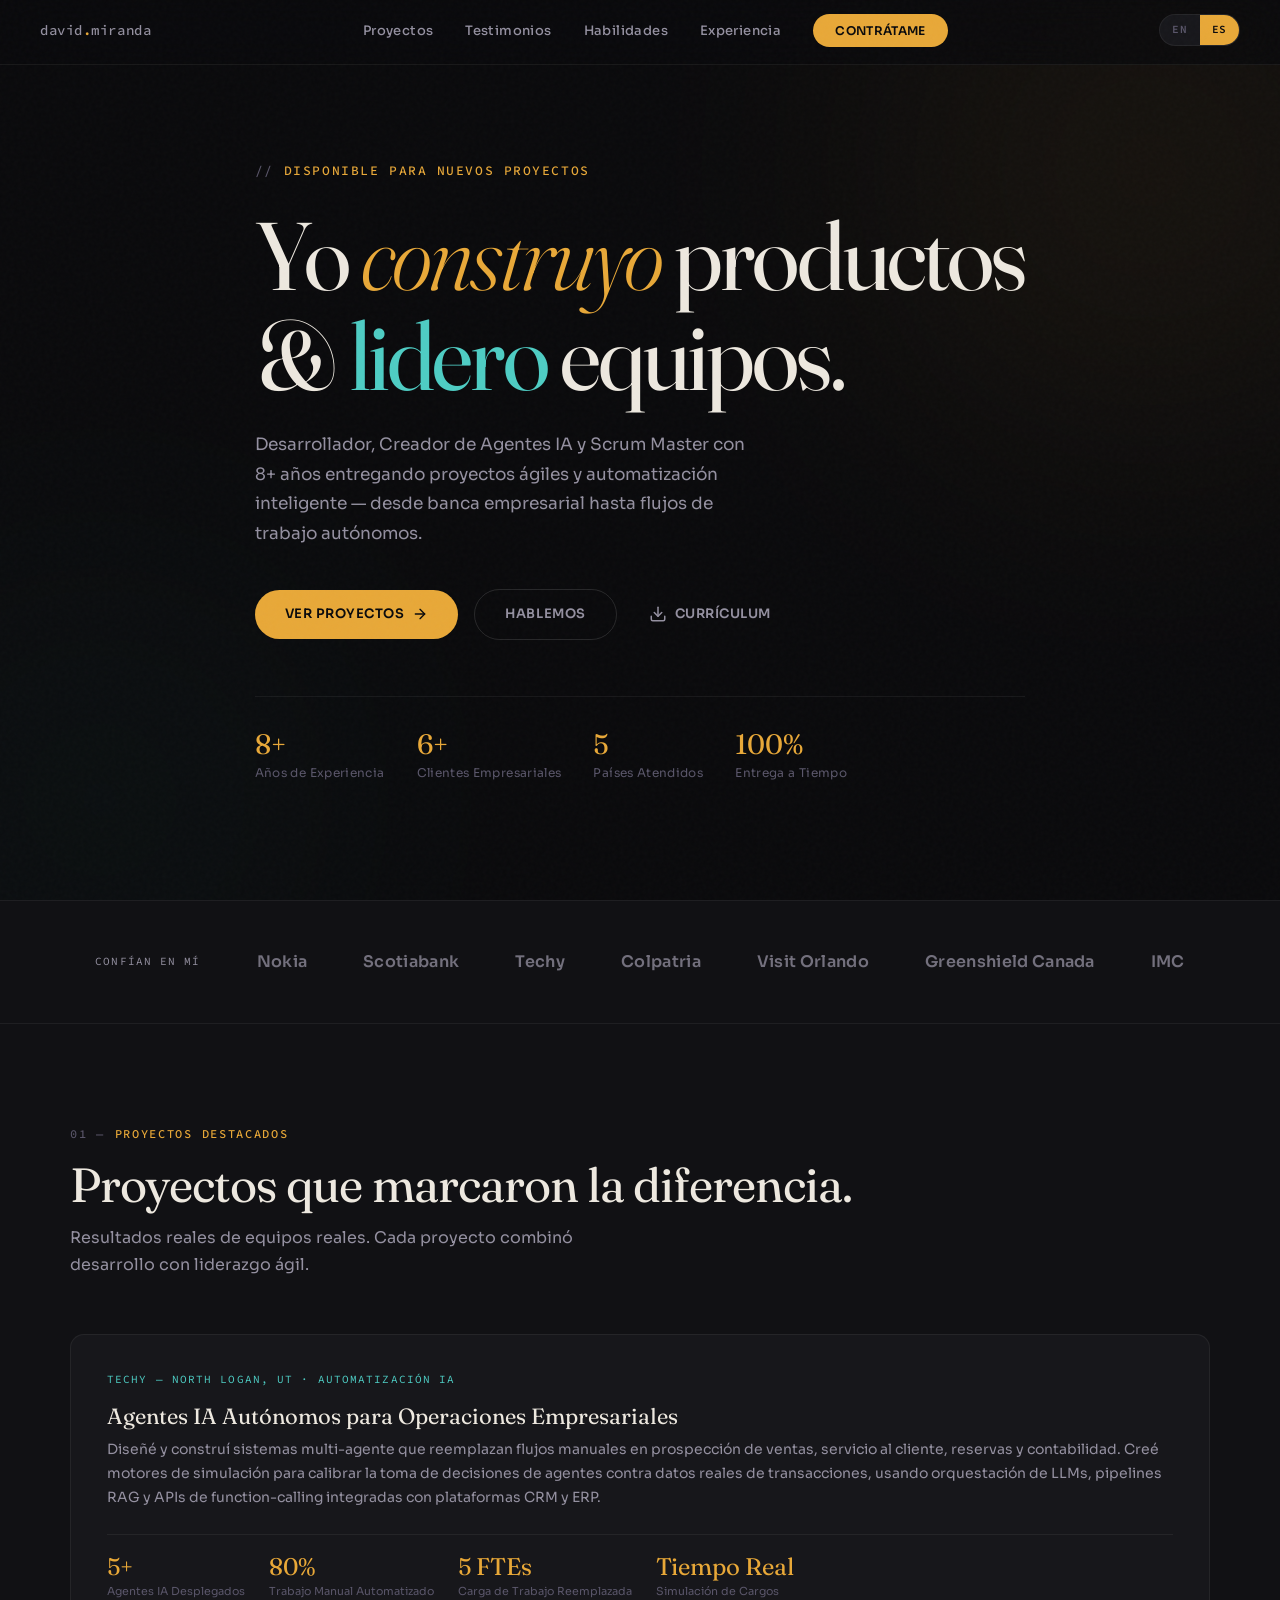
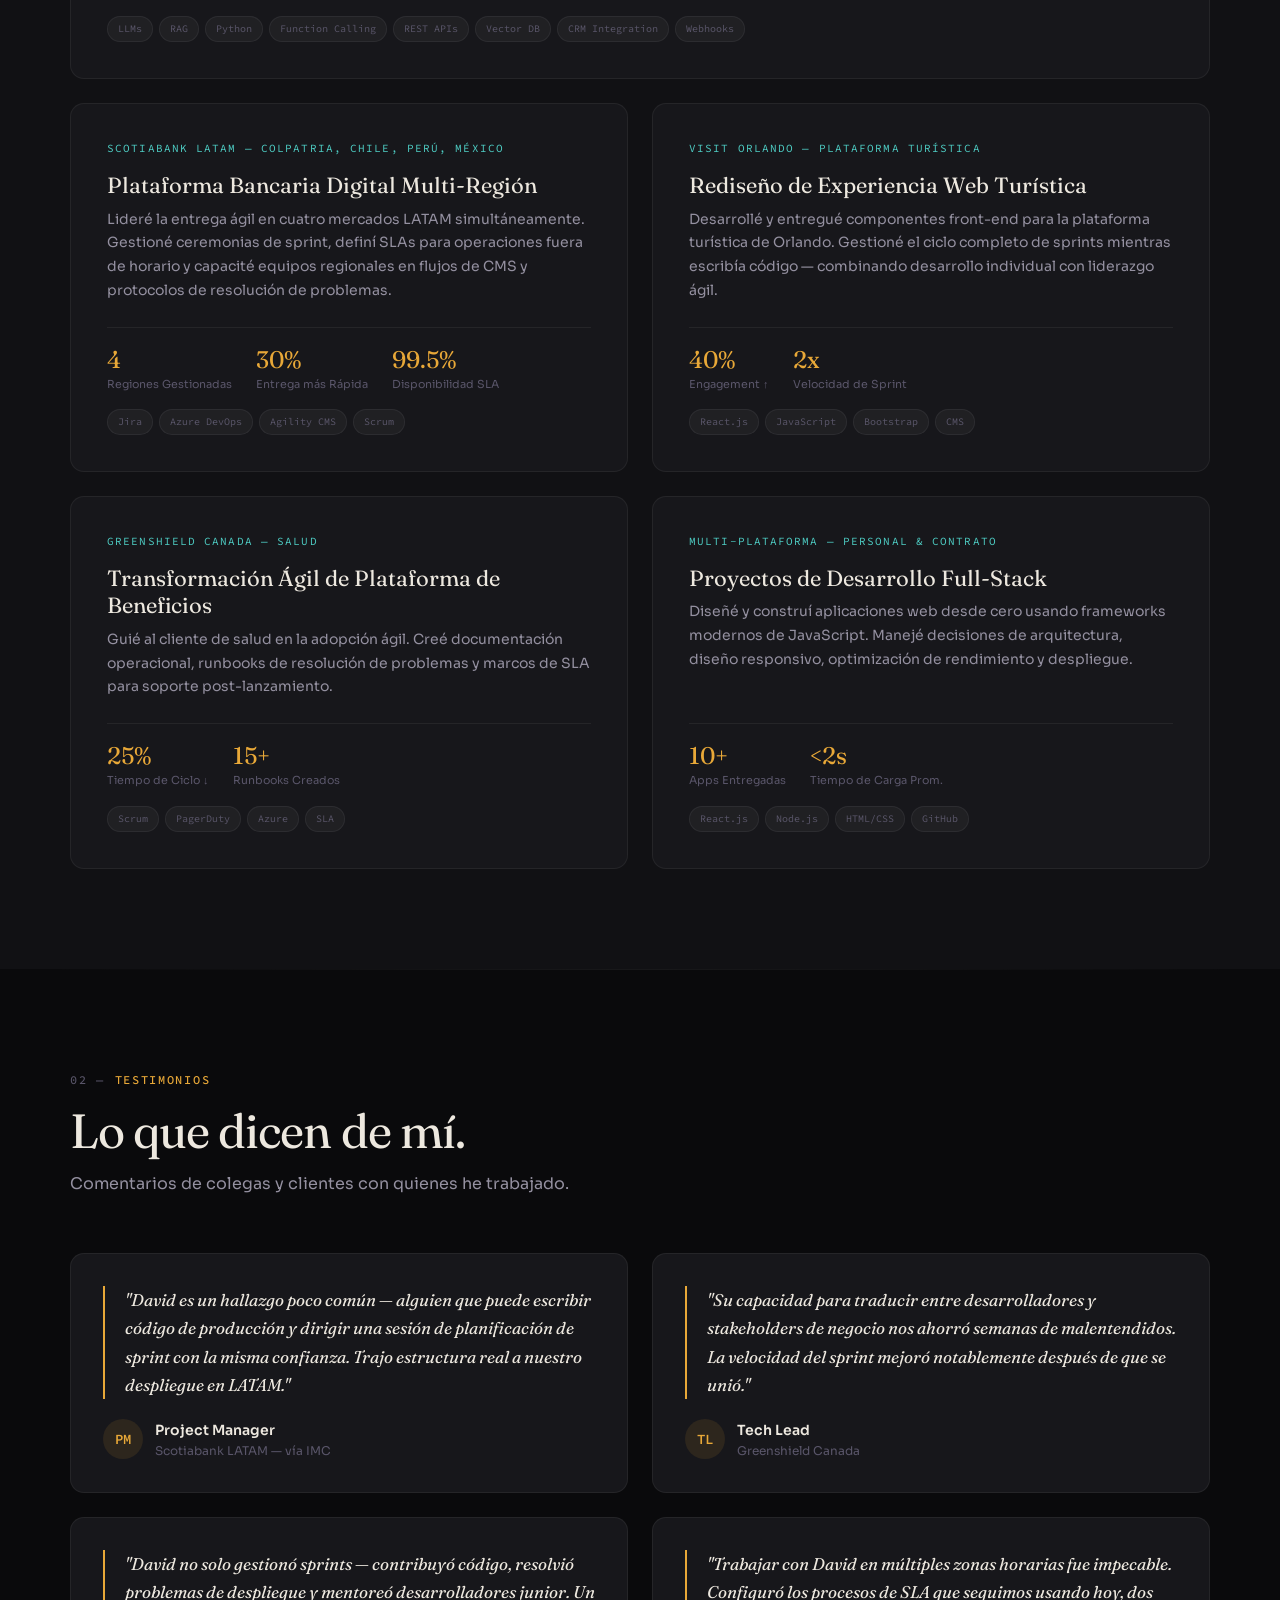
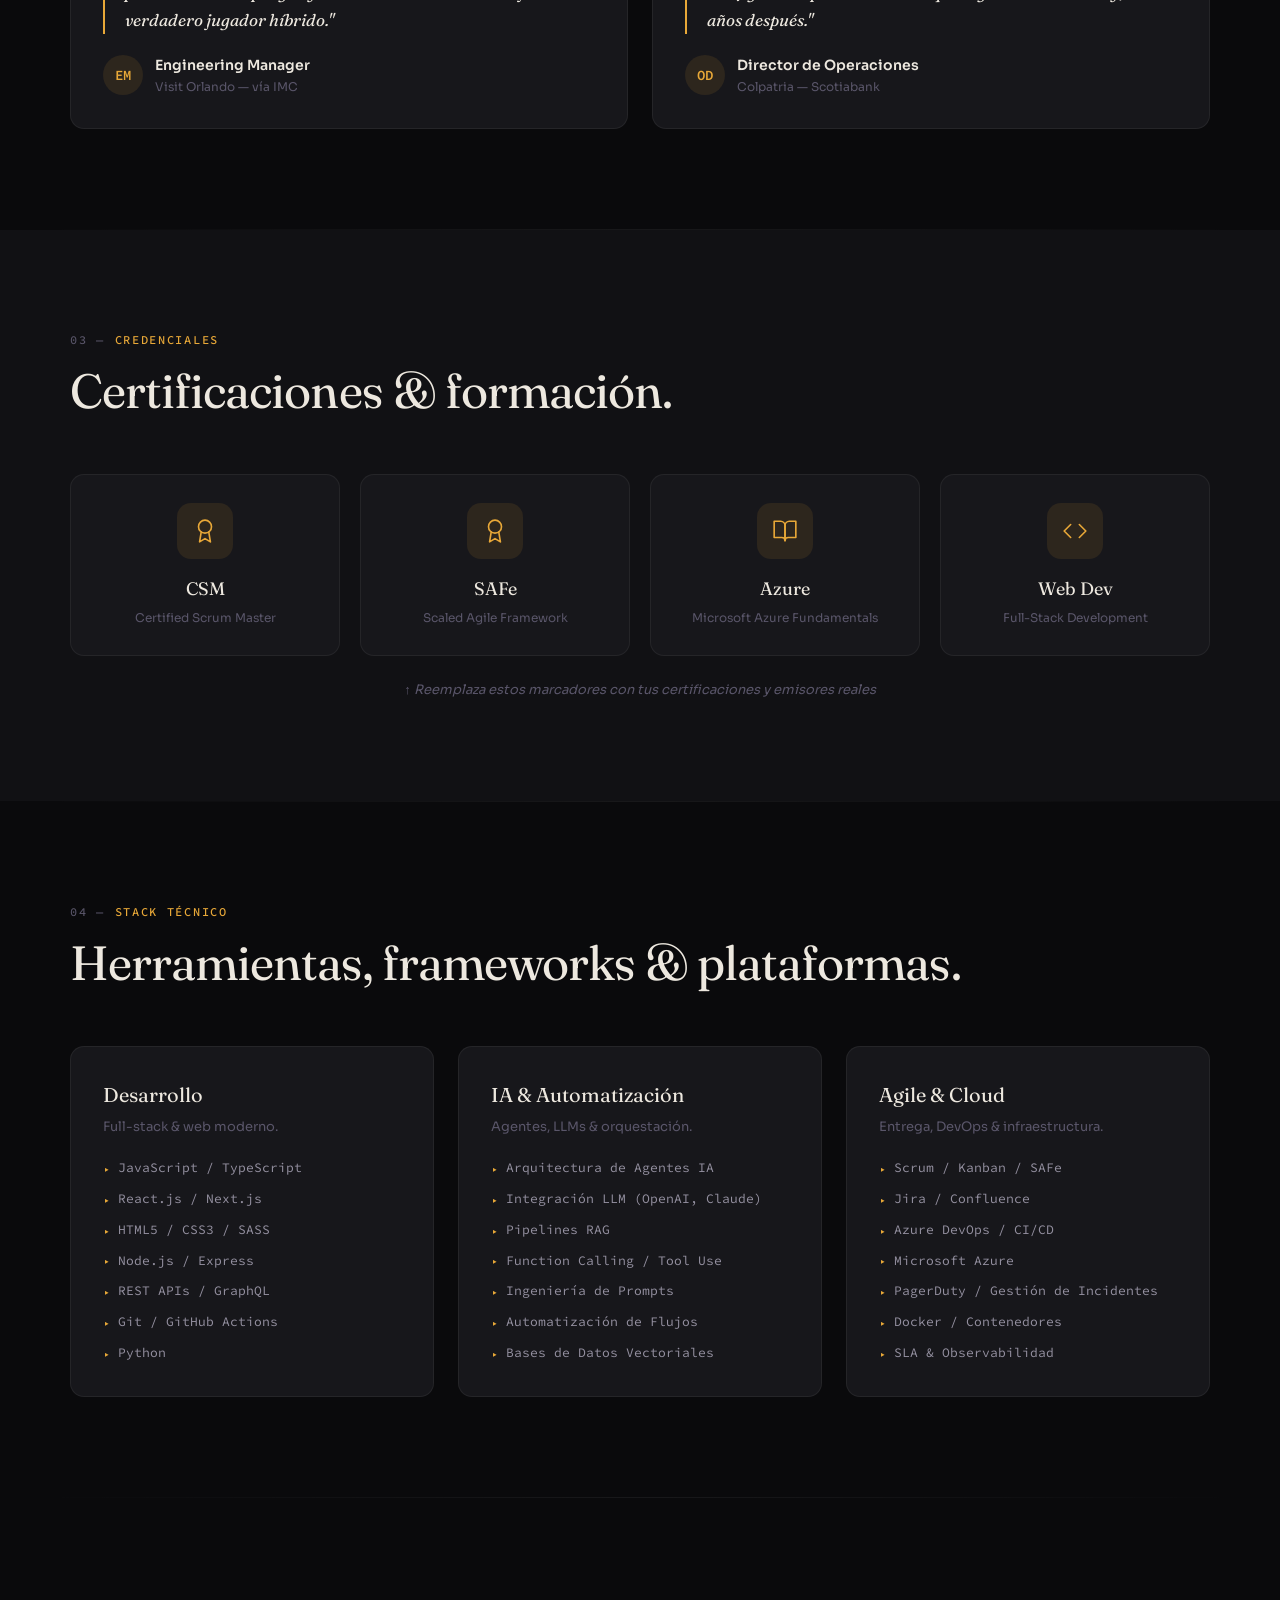
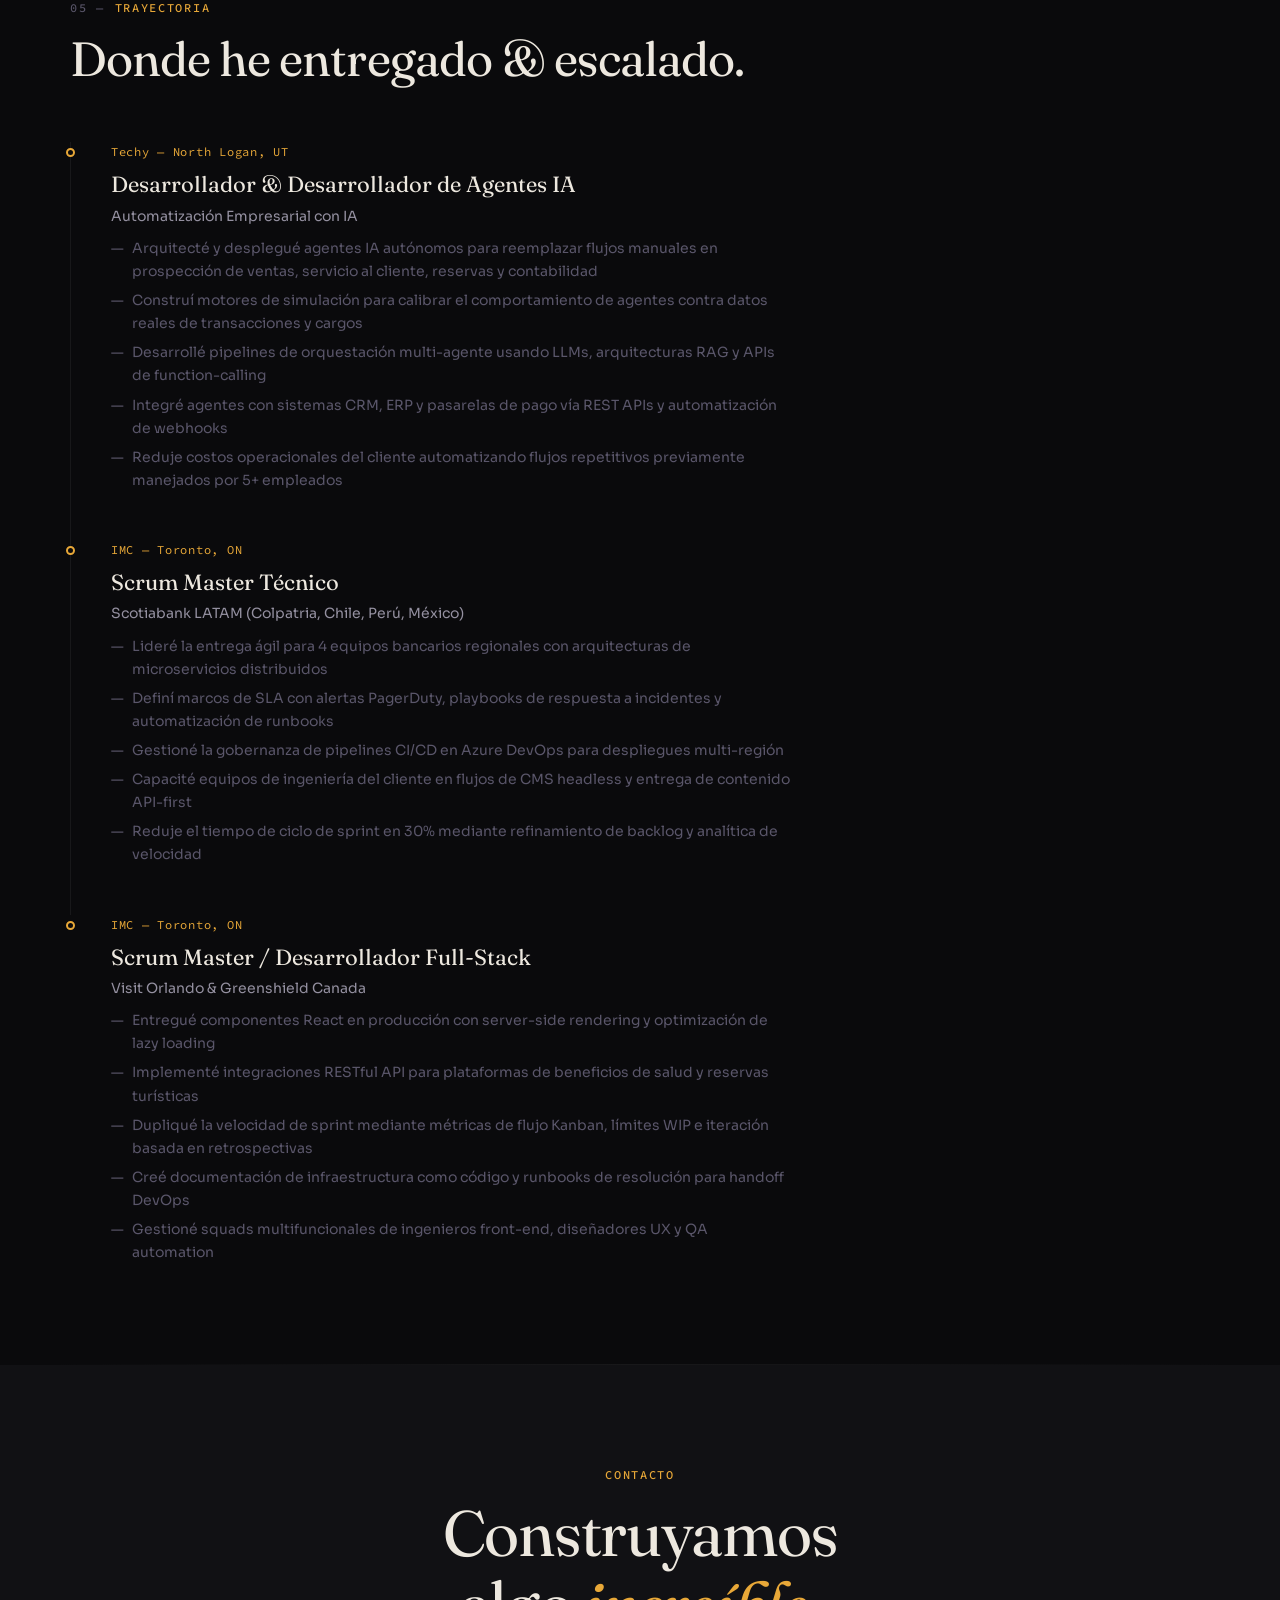
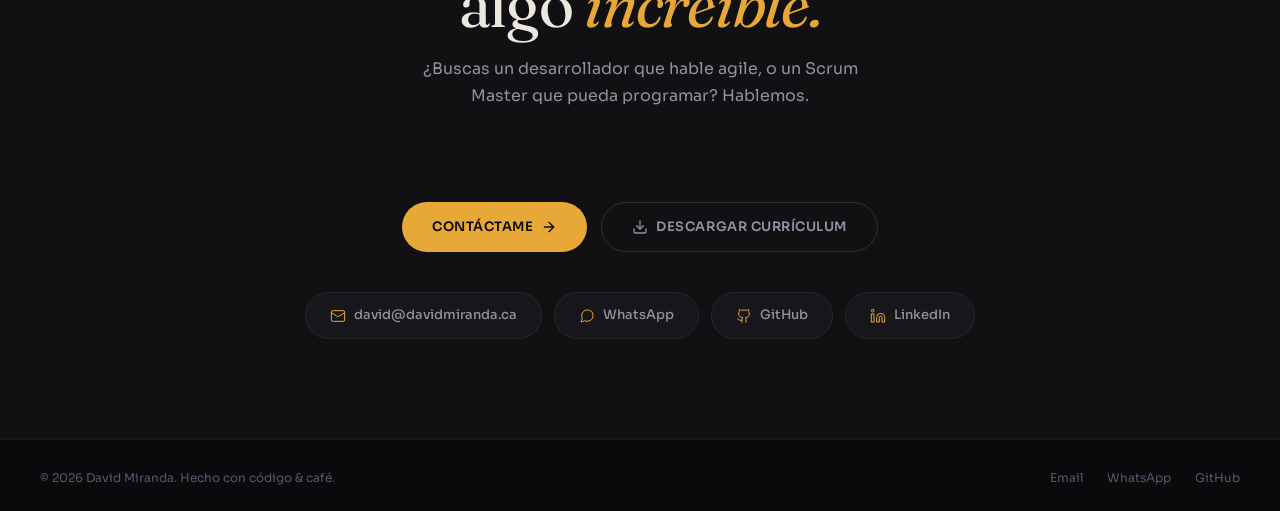
==== es.html @ e2f79159 "Redesign 2026 New updated design" ====
<!DOCTYPE html>
<html lang="es">
<head>
    <meta charset="UTF-8">
    <meta name="viewport" content="width=device-width, initial-scale=1.0">
    <title>David Miranda — Desarrollador, Creador de Agentes IA & Scrum Master</title>
    <meta name="description" content="David Miranda es Desarrollador, Creador de Agentes IA y Scrum Master. Entrega proyectos ágiles y automatización inteligente para clientes empresariales. Basado en Canadá.">
    <meta name="keywords" content="Scrum Master, Desarrollador, Agente IA, LLM, Agile, React, JavaScript, Python, Toronto, Canadá">
    <meta property="og:title" content="David Miranda — Desarrollador, Creador de Agentes IA & Scrum Master">
    <meta property="og:description" content="Construyo productos y lidero equipos. Desarrollador y Scrum Master basado en Canadá.">
    <meta property="og:type" content="website">
    <meta property="og:url" content="https://davidmiranda.ca">
    <link rel="canonical" href="https://davidmiranda.ca">
    <link rel="preconnect" href="https://fonts.googleapis.com">
    <link rel="preconnect" href="https://fonts.gstatic.com" crossorigin>
    <link href="https://fonts.googleapis.com/css2?family=Fraunces:ital,opsz,wght@0,9..144,300..900;1,9..144,300..900&family=Sora:wght@300;400;500;600;700&family=Source+Code+Pro:wght@400;500;600&display=swap" rel="stylesheet">
    <style>
        :root {
            --bg: #0A0A0C;
            --bg-surface: #111114;
            --bg-card: #17171B;
            --bg-card-hover: #1E1E24;
            --border: rgba(255,255,255,0.06);
            --border-hover: rgba(255,255,255,0.12);
            --text: #EDE8DF;
            --text-secondary: #9490A0;
            --text-muted: #5A566A;
            --accent: #E8A838;
            --accent-dim: rgba(232, 168, 56, 0.10);
            --accent-glow: rgba(232, 168, 56, 0.25);
            --teal: #4ECDC4;
            --teal-dim: rgba(78, 205, 196, 0.10);
            --font-display: 'Fraunces', Georgia, serif;
            --font-body: 'Sora', sans-serif;
            --font-mono: 'Source Code Pro', monospace;
            --ease: cubic-bezier(0.22, 1, 0.36, 1);
            --radius: 14px;
        }

        *, *::before, *::after { box-sizing: border-box; margin: 0; padding: 0; }

        html {
            scroll-behavior: smooth;
            scroll-padding-top: 90px;
            -webkit-text-size-adjust: 100%;
            -webkit-tap-highlight-color: transparent;
        }

        body {
            font-family: var(--font-body);
            background: var(--bg);
            color: var(--text);
            line-height: 1.6;
            overflow-x: hidden;
            -webkit-font-smoothing: antialiased;
        }

        body::after {
            content: '';
            position: fixed;
            inset: 0;
            z-index: 9999;
            pointer-events: none;
            opacity: 0.025;
            background-image: url("data:image/svg+xml,%3Csvg viewBox='0 0 256 256' xmlns='http://www.w3.org/2000/svg'%3E%3Cfilter id='n'%3E%3CfeTurbulence type='fractalNoise' baseFrequency='0.9' numOctaves='4' stitchTiles='stitch'/%3E%3C/filter%3E%3Crect width='100%25' height='100%25' filter='url(%23n)'/%3E%3C/svg%3E");
        }

        ::selection { background: var(--accent); color: var(--bg); }
        ::-webkit-scrollbar { width: 5px; }
        ::-webkit-scrollbar-track { background: transparent; }
        ::-webkit-scrollbar-thumb { background: var(--text-muted); border-radius: 3px; }

        .wrapper { max-width: 1140px; margin: 0 auto; }

        /* NAV */
        nav {
            position: fixed; top: 0; left: 0; right: 0; z-index: 100;
            padding: 18px 40px;
            display: flex; align-items: center; justify-content: space-between;
            backdrop-filter: blur(24px) saturate(1.3);
            -webkit-backdrop-filter: blur(24px) saturate(1.3);
            background: rgba(10, 10, 12, 0.75);
            border-bottom: 1px solid var(--border);
        }
        .nav-brand {
            font-family: var(--font-mono); font-size: 14px; font-weight: 500;
            letter-spacing: 0.04em; color: var(--text-secondary); text-decoration: none;
            transition: color 0.3s;
        }
        .nav-brand:hover { color: var(--accent); }
        .nav-brand b { color: var(--accent); font-weight: 600; }
        .nav-links { display: flex; align-items: center; gap: 32px; list-style: none; }
        .nav-links a {
            font-size: 13px; font-weight: 500; letter-spacing: 0.03em;
            color: var(--text-secondary); text-decoration: none; transition: color 0.3s;
        }
        .nav-links a:hover { color: var(--text); }
        .nav-cta-link {
            padding: 9px 22px !important; background: var(--accent); color: var(--bg) !important;
            border-radius: 100px; font-weight: 600 !important; font-size: 12px !important;
            letter-spacing: 0.05em; text-transform: uppercase; transition: all 0.3s var(--ease) !important;
        }
        .nav-cta-link:hover { transform: scale(1.04); box-shadow: 0 0 24px var(--accent-glow); }
        .hamburger {
            display: none; background: none; border: none; cursor: pointer;
            padding: 10px; min-width: 44px; min-height: 44px;
            flex-direction: column; justify-content: center; align-items: center; gap: 5px;
        }
        .hamburger span {
            display: block; width: 22px; height: 2px; background: var(--text);
            border-radius: 2px; transition: all 0.3s var(--ease);
        }

        .nav-right {
            display: flex;
            align-items: center;
            gap: 16px;
        }

        .lang-toggle {
            display: flex;
            align-items: center;
            background: var(--bg-card);
            border: 1px solid var(--border);
            border-radius: 100px;
            overflow: hidden;
        }
        .lang-btn {
            font-family: var(--font-mono);
            font-size: 11px;
            font-weight: 600;
            letter-spacing: 0.06em;
            padding: 6px 12px;
            color: var(--text-muted);
            text-decoration: none;
            transition: all 0.3s var(--ease);
        }
        .lang-btn:hover { color: var(--text-secondary); }
        .lang-btn.active {
            background: var(--accent);
            color: var(--bg);
        }

        /* HERO */
        .hero {
            min-height: 100vh; display: flex; align-items: center;
            padding: 120px 40px 80px; position: relative; overflow: hidden;
        }
        .hero-glow { position: absolute; border-radius: 50%; filter: blur(140px); pointer-events: none; }
        .hero-glow--amber { width: 500px; height: 500px; top: -80px; right: -120px; background: var(--accent); opacity: 0.08; }
        .hero-glow--teal { width: 400px; height: 400px; bottom: -100px; left: -100px; background: var(--teal); opacity: 0.05; }
        .hero .wrapper { position: relative; z-index: 1; }
        .hero-eyebrow {
            font-family: var(--font-mono); font-size: 13px; font-weight: 500;
            letter-spacing: 0.12em; text-transform: uppercase; color: var(--accent);
            margin-bottom: 24px; display: inline-flex; align-items: center; gap: 10px;
            opacity: 0; animation: fadeUp 0.7s var(--ease) 0.15s forwards;
        }
        .hero-eyebrow::before { content: '//'; color: var(--text-muted); }
        .hero h1 {
            font-family: var(--font-display); font-size: clamp(3rem, 7.5vw, 6.5rem);
            font-weight: 400; line-height: 1.04; letter-spacing: -0.03em; max-width: 800px;
            opacity: 0; animation: fadeUp 0.7s var(--ease) 0.3s forwards;
        }
        .hero h1 em { font-style: italic; color: var(--accent); font-weight: 300; }
        .hero h1 .teal { color: var(--teal); }
        .hero-desc {
            font-size: 17px; color: var(--text-secondary); max-width: 500px;
            margin-top: 24px; line-height: 1.75;
            opacity: 0; animation: fadeUp 0.7s var(--ease) 0.45s forwards;
        }
        .hero-ctas {
            display: flex; align-items: center; gap: 16px; margin-top: 40px;
            opacity: 0; animation: fadeUp 0.7s var(--ease) 0.6s forwards;
        }

        /* BUTTONS */
        .btn {
            display: inline-flex; align-items: center; gap: 8px;
            padding: 14px 30px; font-family: var(--font-body); font-size: 13px;
            font-weight: 600; letter-spacing: 0.04em; text-transform: uppercase;
            border-radius: 100px; text-decoration: none; cursor: pointer;
            border: none; transition: all 0.3s var(--ease);
        }
        .btn svg { width: 16px; height: 16px; transition: transform 0.3s; }
        .btn--primary { background: var(--accent); color: var(--bg); }
        .btn--primary:hover { transform: translateY(-2px); box-shadow: 0 8px 32px var(--accent-glow); }
        .btn--primary:hover svg { transform: translateX(3px); }
        .btn--outline { background: transparent; color: var(--text-secondary); border: 1px solid var(--border-hover); }
        .btn--outline:hover { border-color: var(--teal); color: var(--teal); background: var(--teal-dim); }
        .btn--ghost { background: transparent; color: var(--text-secondary); padding: 14px 16px; }
        .btn--ghost:hover { color: var(--accent); }
        .btn--ghost svg { width: 18px; height: 18px; }

        .hero-proof {
            display: flex; align-items: center; gap: 32px; margin-top: 56px;
            padding-top: 32px; border-top: 1px solid var(--border);
            opacity: 0; animation: fadeUp 0.7s var(--ease) 0.75s forwards;
        }
        .hero-proof-item { display: flex; flex-direction: column; }
        .hero-proof-item strong { font-family: var(--font-display); font-size: 28px; color: var(--accent); font-weight: 400; line-height: 1.1; }
        .hero-proof-item span { font-size: 12px; color: var(--text-muted); margin-top: 4px; letter-spacing: 0.03em; }

        /* SECTIONS */
        section { padding: 100px 40px; position: relative; }
        .section-header { margin-bottom: 56px; }
        .section-label {
            font-family: var(--font-mono); font-size: 12px; font-weight: 500;
            letter-spacing: 0.14em; text-transform: uppercase; color: var(--accent);
            margin-bottom: 14px; display: flex; align-items: center; gap: 10px;
        }
        .section-label::before { content: attr(data-num); color: var(--text-muted); }
        .section-title { font-family: var(--font-display); font-size: clamp(1.9rem, 4vw, 3rem); font-weight: 400; line-height: 1.15; letter-spacing: -0.02em; }
        .section-desc { font-size: 16px; color: var(--text-secondary); max-width: 520px; margin-top: 12px; line-height: 1.7; }
        .divider { height: 1px; background: linear-gradient(to right, transparent, var(--border), transparent); margin: 0 40px; }

        /* CASE STUDIES */
        .cases { background: var(--bg-surface); }
        .cases-grid { display: grid; grid-template-columns: repeat(2, 1fr); gap: 24px; }
        .case-card {
            background: var(--bg-card); border: 1px solid var(--border); border-radius: var(--radius);
            padding: 36px; transition: all 0.4s var(--ease); position: relative; overflow: hidden;
            display: flex; flex-direction: column;
        }
        .case-card::before {
            content: ''; position: absolute; top: 0; left: 0; right: 0; height: 3px;
            background: linear-gradient(to right, var(--accent), var(--teal)); opacity: 0; transition: opacity 0.4s;
        }
        .case-card:hover { border-color: var(--border-hover); transform: translateY(-6px); box-shadow: 0 16px 48px rgba(0,0,0,0.3); }
        .case-card:hover::before { opacity: 1; }
        .case-eyebrow { font-family: var(--font-mono); font-size: 11px; letter-spacing: 0.1em; text-transform: uppercase; color: var(--teal); margin-bottom: 14px; }
        .case-title { font-family: var(--font-display); font-size: 22px; font-weight: 400; margin-bottom: 8px; line-height: 1.25; }
        .case-desc { font-size: 14px; color: var(--text-secondary); line-height: 1.7; flex: 1; }
        .case-metrics { display: flex; gap: 24px; margin-top: 24px; padding-top: 20px; border-top: 1px solid var(--border); }
        .case-metric { display: flex; flex-direction: column; }
        .case-metric strong { font-family: var(--font-display); font-size: 24px; color: var(--accent); font-weight: 400; line-height: 1; }
        .case-metric span { font-size: 11px; color: var(--text-muted); margin-top: 4px; }
        .case-tags { display: flex; flex-wrap: wrap; gap: 6px; margin-top: 16px; }
        .case-tag { font-family: var(--font-mono); font-size: 10px; padding: 4px 10px; background: rgba(255,255,255,0.04); border: 1px solid var(--border); border-radius: 100px; color: var(--text-muted); }

        /* LOGOS */
        .logos-bar { padding: 48px 40px; background: var(--bg-surface); border-top: 1px solid var(--border); border-bottom: 1px solid var(--border); }
        .logos-bar .wrapper { display: flex; align-items: center; gap: 56px; justify-content: center; flex-wrap: wrap; }
        .logos-bar p { font-family: var(--font-mono); font-size: 11px; letter-spacing: 0.1em; text-transform: uppercase; color: var(--text-secondary); white-space: nowrap; }
        .logo-item { font-family: var(--font-body); font-size: 16px; font-weight: 600; color: var(--text-secondary); opacity: 0.75; letter-spacing: 0.02em; transition: all 0.3s; white-space: nowrap; }
        .logo-item:hover { opacity: 1; }

        /* TESTIMONIALS */
        .testimonials-grid { display: grid; grid-template-columns: repeat(2, 1fr); gap: 24px; }
        .testimonial-card {
            background: var(--bg-card); border: 1px solid var(--border); border-radius: var(--radius);
            padding: 32px; transition: all 0.4s var(--ease);
        }
        .testimonial-card:hover { border-color: var(--border-hover); transform: translateY(-4px); }
        .testimonial-quote {
            font-family: var(--font-display); font-size: 17px; font-weight: 400; font-style: italic;
            line-height: 1.65; color: var(--text); margin-bottom: 20px; padding-left: 20px;
            border-left: 2px solid var(--accent);
        }
        .testimonial-author { display: flex; align-items: center; gap: 12px; }
        .testimonial-avatar {
            width: 40px; height: 40px; border-radius: 50%; background: var(--accent-dim);
            display: flex; align-items: center; justify-content: center;
            font-family: var(--font-mono); font-size: 14px; font-weight: 600; color: var(--accent);
        }
        .testimonial-name { font-size: 14px; font-weight: 600; }
        .testimonial-role { font-size: 12px; color: var(--text-muted); }

        /* CERTIFICATIONS */
        .certs { background: var(--bg-surface); }
        .certs-grid { display: grid; grid-template-columns: repeat(4, 1fr); gap: 20px; }
        .cert-card {
            background: var(--bg-card); border: 1px solid var(--border); border-radius: var(--radius);
            padding: 28px 24px; text-align: center; transition: all 0.4s var(--ease);
        }
        .cert-card:hover { border-color: var(--accent); transform: translateY(-4px); background: var(--bg-card-hover); }
        .cert-icon {
            width: 56px; height: 56px; margin: 0 auto 16px; background: var(--accent-dim);
            border-radius: 14px; display: flex; align-items: center; justify-content: center;
        }
        .cert-icon svg { width: 26px; height: 26px; color: var(--accent); }
        .cert-name { font-family: var(--font-display); font-size: 18px; font-weight: 400; margin-bottom: 4px; }
        .cert-org { font-size: 12px; color: var(--text-muted); }

        /* SKILLS */
        .skills-cols { display: grid; grid-template-columns: repeat(3, 1fr); gap: 24px; }
        .skill-col {
            padding: 32px; background: var(--bg-card); border: 1px solid var(--border);
            border-radius: var(--radius); transition: all 0.4s var(--ease);
        }
        .skill-col:hover { border-color: var(--border-hover); transform: translateY(-4px); }
        .skill-col h3 { font-family: var(--font-display); font-size: 20px; font-weight: 400; margin-bottom: 6px; }
        .skill-col p { font-size: 13px; color: var(--text-muted); margin-bottom: 20px; }
        .skill-list { list-style: none; display: flex; flex-direction: column; gap: 10px; }
        .skill-list li { font-family: var(--font-mono); font-size: 13px; color: var(--text-secondary); display: flex; align-items: center; gap: 8px; }
        .skill-list li::before { content: '▸'; color: var(--accent); font-size: 12px; }

        /* EXPERIENCE */
        .exp-container { max-width: 720px; }
        .exp-item { position: relative; padding: 0 0 48px 40px; border-left: 1px solid var(--border); }
        .exp-item:last-child { padding-bottom: 0; border-left-color: transparent; }
        .exp-item::before {
            content: ''; position: absolute; left: -5px; top: 6px; width: 9px; height: 9px;
            border-radius: 50%; background: var(--bg); border: 2px solid var(--accent);
        }
        .exp-date { font-family: var(--font-mono); font-size: 12px; letter-spacing: 0.06em; color: var(--accent); margin-bottom: 6px; }
        .exp-role { font-family: var(--font-display); font-size: 22px; font-weight: 400; margin-bottom: 2px; }
        .exp-company { font-size: 14px; color: var(--text-secondary); margin-bottom: 10px; }
        .exp-bullets { list-style: none; display: flex; flex-direction: column; gap: 6px; }
        .exp-bullets li { font-size: 14px; color: var(--text-muted); line-height: 1.65; display: flex; gap: 8px; }
        .exp-bullets li::before { content: '—'; color: var(--text-muted); flex-shrink: 0; }

        /* CONTACT */
        .contact { background: var(--bg-surface); text-align: center; }
        .contact .section-header { display: flex; flex-direction: column; align-items: center; }
        .contact .section-label::before { display: none; }
        .contact-headline {
            font-family: var(--font-display); font-size: clamp(2.2rem, 5vw, 4rem);
            font-weight: 400; line-height: 1.1; letter-spacing: -0.02em; margin-bottom: 16px;
        }
        .contact-headline em { font-style: italic; color: var(--accent); }
        .contact-sub { font-size: 16px; color: var(--text-secondary); max-width: 440px; margin: 0 auto 36px; line-height: 1.7; }
        .contact-btns { display: flex; justify-content: center; gap: 14px; flex-wrap: wrap; margin-bottom: 40px; }
        .contact-channels { display: flex; justify-content: center; gap: 12px; flex-wrap: wrap; }
        .contact-chip {
            display: inline-flex; align-items: center; gap: 8px; padding: 12px 24px;
            background: var(--bg-card); border: 1px solid var(--border); border-radius: 100px;
            color: var(--text-secondary); text-decoration: none; font-size: 13px; font-weight: 500;
            transition: all 0.3s var(--ease);
        }
        .contact-chip:hover { border-color: var(--accent); color: var(--text); transform: translateY(-2px); }
        .contact-chip svg { width: 16px; height: 16px; color: var(--accent); }

        /* FOOTER */
        footer {
            padding: 28px 40px; display: flex; align-items: center; justify-content: space-between;
            border-top: 1px solid var(--border);
        }
        footer p { font-size: 12px; color: var(--text-muted); }
        .footer-links { display: flex; gap: 24px; }
        .footer-links a { font-size: 12px; color: var(--text-muted); text-decoration: none; transition: color 0.3s; }
        .footer-links a:hover { color: var(--accent); }

        /* ANIMATIONS */
        @keyframes fadeUp { from { opacity: 0; transform: translateY(24px); } to { opacity: 1; transform: translateY(0); } }
        .reveal { opacity: 0; transform: translateY(32px); transition: all 0.7s var(--ease); }
        .reveal.visible { opacity: 1; transform: translateY(0); }

        /* RESPONSIVE: 1024 */
        @media (max-width: 1024px) {
            section { padding: 80px 32px; }
            .certs-grid { grid-template-columns: repeat(2, 1fr); }
            .skills-cols { grid-template-columns: repeat(2, 1fr); }
        }

        /* RESPONSIVE: 768 */
        @media (max-width: 768px) {
            nav { padding: 14px 24px; }
            .nav-links { display: none; }
            .hamburger { display: flex; }
            .nav-links.open {
                display: flex; flex-direction: column; position: absolute; top: 100%; left: 0; right: 0;
                background: rgba(10,10,12,0.97); backdrop-filter: blur(24px); -webkit-backdrop-filter: blur(24px);
                padding: 20px 24px 28px; border-bottom: 1px solid var(--border); gap: 4px;
            }
            .nav-links.open li { width: 100%; }
            .nav-links.open a { display: block; padding: 14px 0; font-size: 15px; border-bottom: 1px solid var(--border); }
            .nav-links.open .nav-cta-link { margin-top: 12px; text-align: center; border-bottom: none; }
            section { padding: 72px 24px; }
            .hero { padding: 110px 24px 72px; min-height: auto; }
            .hero h1 { font-size: clamp(2.4rem, 9vw, 4rem); }
            .hero-desc { font-size: 15px; }
            .hero-ctas { flex-direction: column; align-items: stretch; gap: 12px; }
            .btn { justify-content: center; width: 100%; }
            .hero-proof { flex-wrap: wrap; gap: 20px; }
            .cases-grid { grid-template-columns: 1fr; }
            .testimonials-grid { grid-template-columns: 1fr; }
            .certs-grid { grid-template-columns: 1fr 1fr; gap: 14px; }
            .skills-cols { grid-template-columns: 1fr; }
            .section-title { font-size: clamp(1.7rem, 5vw, 2.2rem); }
            .exp-item { padding-left: 28px; }
            .exp-role { font-size: 20px; }
            .logos-bar { padding: 36px 24px; }
            .logos-bar .wrapper { gap: 36px; }
            .logo-item { font-size: 14px; }
            .divider { margin: 0 24px; }
            .contact-btns { flex-direction: column; align-items: center; }
            .contact-channels { flex-direction: column; align-items: center; }
            footer { flex-direction: column; gap: 12px; text-align: center; padding: 24px; }
        }

        /* RESPONSIVE: 480 */
        @media (max-width: 480px) {
            nav { padding: 12px 16px; }
            .nav-brand { font-size: 13px; }
            section { padding: 56px 16px; }
            .hero { padding: 96px 16px 56px; }
            .hero-eyebrow { font-size: 11px; margin-bottom: 18px; }
            .hero h1 { font-size: clamp(2rem, 10vw, 2.8rem); }
            .hero-desc { font-size: 14px; margin-top: 16px; }
            .hero-ctas { margin-top: 28px; }
            .hero-proof { margin-top: 40px; padding-top: 24px; }
            .hero-proof-item strong { font-size: 24px; }
            .section-header { margin-bottom: 36px; }
            .section-title { font-size: clamp(1.5rem, 6vw, 1.9rem); }
            .case-card { padding: 24px; }
            .case-title { font-size: 19px; }
            .case-metrics { gap: 16px; flex-wrap: wrap; }
            .case-metric strong { font-size: 20px; }
            .testimonial-card { padding: 24px; }
            .testimonial-quote { font-size: 15px; padding-left: 16px; }
            .certs-grid { grid-template-columns: 1fr 1fr; gap: 12px; }
            .cert-card { padding: 20px 16px; }
            .cert-name { font-size: 16px; }
            .skill-col { padding: 24px; }
            .skill-col h3 { font-size: 18px; }
            .exp-role { font-size: 18px; }
            .exp-bullets li { font-size: 13px; }
            .contact-headline { font-size: clamp(1.8rem, 7vw, 2.5rem); }
            .contact-chip { font-size: 12px; padding: 10px 18px; }
            .divider { margin: 0 16px; }
            footer { padding: 20px 16px; }
        }

        /* 360 */
        @media (max-width: 360px) {
            .hero h1 { font-size: 1.85rem; }
            .hero-proof { flex-direction: column; gap: 16px; }
            .certs-grid { grid-template-columns: 1fr; }
            .case-metrics { flex-direction: column; gap: 12px; }
        }

        /* TOUCH */
        @media (hover: none) {
            .case-card:hover, .testimonial-card:hover, .cert-card:hover,
            .skill-col:hover, .contact-chip:hover, .btn--primary:hover { transform: none; box-shadow: none; }
            .case-card:hover::before { opacity: 0; }
        }

        /* SAFE AREA */
        @supports (padding: env(safe-area-inset-bottom)) {
            footer { padding-bottom: calc(24px + env(safe-area-inset-bottom)); }
            nav { padding-top: calc(14px + env(safe-area-inset-top)); }
        }
    </style>
</head>
<body>

<!-- NAV -->
<nav>
    <a href="https://davidmiranda.ca" class="nav-brand">david<b>.</b>miranda</a>
    <ul class="nav-links" id="navLinks">
        <li><a href="#work">Proyectos</a></li>
        <li><a href="#testimonials">Testimonios</a></li>
        <li><a href="#skills">Habilidades</a></li>
        <li><a href="#experience">Experiencia</a></li>
        <li><a href="#contact" class="nav-cta-link">Contrátame</a></li>
    </ul>
    <div class="nav-right">
        <div class="lang-toggle">
            <a href="index.html" class="lang-btn" title="English">EN</a>
            <a href="es.html" class="lang-btn active" title="Español">ES</a>
        </div>
        <button class="hamburger" id="hamburger" aria-label="Menu">
            <span></span><span></span><span></span>
        </button>
    </div>
</nav>

<!-- HERO -->
<section class="hero" id="hero">
    <div class="hero-glow hero-glow--amber"></div>
    <div class="hero-glow hero-glow--teal"></div>
    <div class="wrapper">
        <div class="hero-eyebrow">Disponible para nuevos proyectos</div>
        <h1>Yo <em>construyo</em> productos<br>& <span class="teal">lidero</span> equipos.</h1>
        <p class="hero-desc">Desarrollador, Creador de Agentes IA y Scrum Master con 8+ años entregando proyectos ágiles y automatización inteligente — desde banca empresarial hasta flujos de trabajo autónomos.</p>
        <div class="hero-ctas">
            <a href="#work" class="btn btn--primary">
                Ver Proyectos
                <svg viewBox="0 0 24 24" fill="none" stroke="currentColor" stroke-width="2" stroke-linecap="round" stroke-linejoin="round"><path d="m5 12h14"/><path d="m12 5 7 7-7 7"/></svg>
            </a>
            <a href="#contact" class="btn btn--outline">Hablemos</a>
            <a href="David_Miranda_Resume.pdf" class="btn btn--ghost" download>
                <svg viewBox="0 0 24 24" fill="none" stroke="currentColor" stroke-width="2" stroke-linecap="round" stroke-linejoin="round"><path d="M21 15v4a2 2 0 0 1-2 2H5a2 2 0 0 1-2-2v-4"/><polyline points="7 10 12 15 17 10"/><line x1="12" y1="15" x2="12" y2="3"/></svg>
                Currículum
            </a>
        </div>
        <div class="hero-proof">
            <div class="hero-proof-item"><strong>8+</strong><span>Años de Experiencia</span></div>
            <div class="hero-proof-item"><strong>6+</strong><span>Clientes Empresariales</span></div>
            <div class="hero-proof-item"><strong>5</strong><span>Países Atendidos</span></div>
            <div class="hero-proof-item"><strong>100%</strong><span>Entrega a Tiempo</span></div>
        </div>
    </div>
</section>

<!-- CLIENT LOGOS -->
<div class="logos-bar">
    <div class="wrapper">
        <p>Confían en mí</p>
        <span class="logo-item">Nokia</span>
        <span class="logo-item">Scotiabank</span>
        <span class="logo-item">Techy</span>
        <span class="logo-item">Colpatria</span>
        <span class="logo-item">Visit Orlando</span>
        <span class="logo-item">Greenshield Canada</span>
        <span class="logo-item">IMC</span>
    </div>
</div>

<!-- CASE STUDIES -->
<section class="cases" id="work">
    <div class="wrapper">
        <div class="section-header reveal">
            <div class="section-label" data-num="01 —">Proyectos Destacados</div>
            <h2 class="section-title">Proyectos que marcaron la diferencia.</h2>
            <p class="section-desc">Resultados reales de equipos reales. Cada proyecto combinó desarrollo con liderazgo ágil.</p>
        </div>
        <div class="cases-grid">
            <div class="case-card reveal" style="grid-column: 1 / -1;">
                <div class="case-eyebrow">Techy — North Logan, UT · Automatización IA</div>
                <h3 class="case-title">Agentes IA Autónomos para Operaciones Empresariales</h3>
                <p class="case-desc">Diseñé y construí sistemas multi-agente que reemplazan flujos manuales en prospección de ventas, servicio al cliente, reservas y contabilidad. Creé motores de simulación para calibrar la toma de decisiones de agentes contra datos reales de transacciones, usando orquestación de LLMs, pipelines RAG y APIs de function-calling integradas con plataformas CRM y ERP.</p>
                <div class="case-metrics">
                    <div class="case-metric"><strong>5+</strong><span>Agentes IA Desplegados</span></div>
                    <div class="case-metric"><strong>80%</strong><span>Trabajo Manual Automatizado</span></div>
                    <div class="case-metric"><strong>5 FTEs</strong><span>Carga de Trabajo Reemplazada</span></div>
                    <div class="case-metric"><strong>Tiempo Real</strong><span>Simulación de Cargos</span></div>
                </div>
                <div class="case-tags">
                    <span class="case-tag">LLMs</span><span class="case-tag">RAG</span>
                    <span class="case-tag">Python</span><span class="case-tag">Function Calling</span>
                    <span class="case-tag">REST APIs</span><span class="case-tag">Vector DB</span>
                    <span class="case-tag">CRM Integration</span><span class="case-tag">Webhooks</span>
                </div>
            </div>
            <div class="case-card reveal">
                <div class="case-eyebrow">Scotiabank LATAM — Colpatria, Chile, Perú, México</div>
                <h3 class="case-title">Plataforma Bancaria Digital Multi-Región</h3>
                <p class="case-desc">Lideré la entrega ágil en cuatro mercados LATAM simultáneamente. Gestioné ceremonias de sprint, definí SLAs para operaciones fuera de horario y capacité equipos regionales en flujos de CMS y protocolos de resolución de problemas.</p>
                <div class="case-metrics">
                    <div class="case-metric"><strong>4</strong><span>Regiones Gestionadas</span></div>
                    <div class="case-metric"><strong>30%</strong><span>Entrega más Rápida</span></div>
                    <div class="case-metric"><strong>99.5%</strong><span>Disponibilidad SLA</span></div>
                </div>
                <div class="case-tags">
                    <span class="case-tag">Jira</span><span class="case-tag">Azure DevOps</span>
                    <span class="case-tag">Agility CMS</span><span class="case-tag">Scrum</span>
                </div>
            </div>
            <div class="case-card reveal">
                <div class="case-eyebrow">Visit Orlando — Plataforma Turística</div>
                <h3 class="case-title">Rediseño de Experiencia Web Turística</h3>
                <p class="case-desc">Desarrollé y entregué componentes front-end para la plataforma turística de Orlando. Gestioné el ciclo completo de sprints mientras escribía código — combinando desarrollo individual con liderazgo ágil.</p>
                <div class="case-metrics">
                    <div class="case-metric"><strong>40%</strong><span>Engagement ↑</span></div>
                    <div class="case-metric"><strong>2x</strong><span>Velocidad de Sprint</span></div>
                </div>
                <div class="case-tags">
                    <span class="case-tag">React.js</span><span class="case-tag">JavaScript</span>
                    <span class="case-tag">Bootstrap</span><span class="case-tag">CMS</span>
                </div>
            </div>
            <div class="case-card reveal">
                <div class="case-eyebrow">Greenshield Canada — Salud</div>
                <h3 class="case-title">Transformación Ágil de Plataforma de Beneficios</h3>
                <p class="case-desc">Guié al cliente de salud en la adopción ágil. Creé documentación operacional, runbooks de resolución de problemas y marcos de SLA para soporte post-lanzamiento.</p>
                <div class="case-metrics">
                    <div class="case-metric"><strong>25%</strong><span>Tiempo de Ciclo ↓</span></div>
                    <div class="case-metric"><strong>15+</strong><span>Runbooks Creados</span></div>
                </div>
                <div class="case-tags">
                    <span class="case-tag">Scrum</span><span class="case-tag">PagerDuty</span>
                    <span class="case-tag">Azure</span><span class="case-tag">SLA</span>
                </div>
            </div>
            <div class="case-card reveal">
                <div class="case-eyebrow">Multi-Plataforma — Personal & Contrato</div>
                <h3 class="case-title">Proyectos de Desarrollo Full-Stack</h3>
                <p class="case-desc">Diseñé y construí aplicaciones web desde cero usando frameworks modernos de JavaScript. Manejé decisiones de arquitectura, diseño responsivo, optimización de rendimiento y despliegue.</p>
                <div class="case-metrics">
                    <div class="case-metric"><strong>10+</strong><span>Apps Entregadas</span></div>
                    <div class="case-metric"><strong>&lt;2s</strong><span>Tiempo de Carga Prom.</span></div>
                </div>
                <div class="case-tags">
                    <span class="case-tag">React.js</span><span class="case-tag">Node.js</span>
                    <span class="case-tag">HTML/CSS</span><span class="case-tag">GitHub</span>
                </div>
            </div>
        </div>
    </div>
</section>

<div class="divider"></div>

<!-- TESTIMONIALS -->
<section id="testimonials">
    <div class="wrapper">
        <div class="section-header reveal">
            <div class="section-label" data-num="02 —">Testimonios</div>
            <h2 class="section-title">Lo que dicen de mí.</h2>
            <p class="section-desc">Comentarios de colegas y clientes con quienes he trabajado.</p>
        </div>
        <div class="testimonials-grid">
            <div class="testimonial-card reveal">
                <p class="testimonial-quote">"David es un hallazgo poco común — alguien que puede escribir código de producción y dirigir una sesión de planificación de sprint con la misma confianza. Trajo estructura real a nuestro despliegue en LATAM."</p>
                <div class="testimonial-author">
                    <div class="testimonial-avatar">PM</div>
                    <div><div class="testimonial-name">Project Manager</div><div class="testimonial-role">Scotiabank LATAM — vía IMC</div></div>
                </div>
            </div>
            <div class="testimonial-card reveal">
                <p class="testimonial-quote">"Su capacidad para traducir entre desarrolladores y stakeholders de negocio nos ahorró semanas de malentendidos. La velocidad del sprint mejoró notablemente después de que se unió."</p>
                <div class="testimonial-author">
                    <div class="testimonial-avatar">TL</div>
                    <div><div class="testimonial-name">Tech Lead</div><div class="testimonial-role">Greenshield Canada</div></div>
                </div>
            </div>
            <div class="testimonial-card reveal">
                <p class="testimonial-quote">"David no solo gestionó sprints — contribuyó código, resolvió problemas de despliegue y mentoreó desarrolladores junior. Un verdadero jugador híbrido."</p>
                <div class="testimonial-author">
                    <div class="testimonial-avatar">EM</div>
                    <div><div class="testimonial-name">Engineering Manager</div><div class="testimonial-role">Visit Orlando — vía IMC</div></div>
                </div>
            </div>
            <div class="testimonial-card reveal">
                <p class="testimonial-quote">"Trabajar con David en múltiples zonas horarias fue impecable. Configuró los procesos de SLA que seguimos usando hoy, dos años después."</p>
                <div class="testimonial-author">
                    <div class="testimonial-avatar">OD</div>
                    <div><div class="testimonial-name">Director de Operaciones</div><div class="testimonial-role">Colpatria — Scotiabank</div></div>
                </div>
            </div>
        </div>
    </div>
</section>

<div class="divider"></div>

<!-- CERTIFICATIONS -->
<section class="certs" id="certifications">
    <div class="wrapper">
        <div class="section-header reveal">
            <div class="section-label" data-num="03 —">Credenciales</div>
            <h2 class="section-title">Certificaciones & formación.</h2>
        </div>
        <div class="certs-grid reveal">
            <div class="cert-card">
                <div class="cert-icon"><svg viewBox="0 0 24 24" fill="none" stroke="currentColor" stroke-width="1.5" stroke-linecap="round" stroke-linejoin="round"><circle cx="12" cy="8" r="6"/><path d="M15.477 12.89 17 22l-5-3-5 3 1.523-9.11"/></svg></div>
                <div class="cert-name">CSM</div>
                <div class="cert-org">Certified Scrum Master</div>
            </div>
            <div class="cert-card">
                <div class="cert-icon"><svg viewBox="0 0 24 24" fill="none" stroke="currentColor" stroke-width="1.5" stroke-linecap="round" stroke-linejoin="round"><circle cx="12" cy="8" r="6"/><path d="M15.477 12.89 17 22l-5-3-5 3 1.523-9.11"/></svg></div>
                <div class="cert-name">SAFe</div>
                <div class="cert-org">Scaled Agile Framework</div>
            </div>
            <div class="cert-card">
                <div class="cert-icon"><svg viewBox="0 0 24 24" fill="none" stroke="currentColor" stroke-width="1.5" stroke-linecap="round" stroke-linejoin="round"><path d="M2 3h6a4 4 0 0 1 4 4v14a3 3 0 0 0-3-3H2z"/><path d="M22 3h-6a4 4 0 0 0-4 4v14a3 3 0 0 1 3-3h7z"/></svg></div>
                <div class="cert-name">Azure</div>
                <div class="cert-org">Microsoft Azure Fundamentals</div>
            </div>
            <div class="cert-card">
                <div class="cert-icon"><svg viewBox="0 0 24 24" fill="none" stroke="currentColor" stroke-width="1.5" stroke-linecap="round" stroke-linejoin="round"><polyline points="16 18 22 12 16 6"/><polyline points="8 6 2 12 8 18"/></svg></div>
                <div class="cert-name">Web Dev</div>
                <div class="cert-org">Full-Stack Development</div>
            </div>
        </div>
        <p style="text-align:center;font-size:13px;color:var(--text-muted);margin-top:24px;font-style:italic;" class="reveal">
            ↑ Reemplaza estos marcadores con tus certificaciones y emisores reales
        </p>
    </div>
</section>

<div class="divider"></div>

<!-- SKILLS -->
<section id="skills">
    <div class="wrapper">
        <div class="section-header reveal">
            <div class="section-label" data-num="04 —">Stack Técnico</div>
            <h2 class="section-title">Herramientas, frameworks & plataformas.</h2>
        </div>
        <div class="skills-cols">
            <div class="skill-col reveal">
                <h3>Desarrollo</h3>
                <p>Full-stack & web moderno.</p>
                <ul class="skill-list">
                    <li>JavaScript / TypeScript</li><li>React.js / Next.js</li>
                    <li>HTML5 / CSS3 / SASS</li><li>Node.js / Express</li>
                    <li>REST APIs / GraphQL</li><li>Git / GitHub Actions</li>
                    <li>Python</li>
                </ul>
            </div>
            <div class="skill-col reveal">
                <h3>IA & Automatización</h3>
                <p>Agentes, LLMs & orquestación.</p>
                <ul class="skill-list">
                    <li>Arquitectura de Agentes IA</li><li>Integración LLM (OpenAI, Claude)</li>
                    <li>Pipelines RAG</li><li>Function Calling / Tool Use</li>
                    <li>Ingeniería de Prompts</li><li>Automatización de Flujos</li>
                    <li>Bases de Datos Vectoriales</li>
                </ul>
            </div>
            <div class="skill-col reveal">
                <h3>Agile & Cloud</h3>
                <p>Entrega, DevOps & infraestructura.</p>
                <ul class="skill-list">
                    <li>Scrum / Kanban / SAFe</li><li>Jira / Confluence</li>
                    <li>Azure DevOps / CI/CD</li><li>Microsoft Azure</li>
                    <li>PagerDuty / Gestión de Incidentes</li><li>Docker / Contenedores</li>
                    <li>SLA & Observabilidad</li>
                </ul>
            </div>
        </div>
    </div>
</section>

<div class="divider"></div>

<!-- EXPERIENCE -->
<section id="experience">
    <div class="wrapper">
        <div class="section-header reveal">
            <div class="section-label" data-num="05 —">Trayectoria</div>
            <h2 class="section-title">Donde he entregado & escalado.</h2>
        </div>
        <div class="exp-container reveal">
            <div class="exp-item">
                <div class="exp-date">Techy — North Logan, UT</div>
                <div class="exp-role">Desarrollador & Desarrollador de Agentes IA</div>
                <div class="exp-company">Automatización Empresarial con IA</div>
                <ul class="exp-bullets">
                    <li>Arquitecté y desplegué agentes IA autónomos para reemplazar flujos manuales en prospección de ventas, servicio al cliente, reservas y contabilidad</li>
                    <li>Construí motores de simulación para calibrar el comportamiento de agentes contra datos reales de transacciones y cargos</li>
                    <li>Desarrollé pipelines de orquestación multi-agente usando LLMs, arquitecturas RAG y APIs de function-calling</li>
                    <li>Integré agentes con sistemas CRM, ERP y pasarelas de pago vía REST APIs y automatización de webhooks</li>
                    <li>Reduje costos operacionales del cliente automatizando flujos repetitivos previamente manejados por 5+ empleados</li>
                </ul>
            </div>
            <div class="exp-item">
                <div class="exp-date">IMC — Toronto, ON</div>
                <div class="exp-role">Scrum Master Técnico</div>
                <div class="exp-company">Scotiabank LATAM (Colpatria, Chile, Perú, México)</div>
                <ul class="exp-bullets">
                    <li>Lideré la entrega ágil para 4 equipos bancarios regionales con arquitecturas de microservicios distribuidos</li>
                    <li>Definí marcos de SLA con alertas PagerDuty, playbooks de respuesta a incidentes y automatización de runbooks</li>
                    <li>Gestioné la gobernanza de pipelines CI/CD en Azure DevOps para despliegues multi-región</li>
                    <li>Capacité equipos de ingeniería del cliente en flujos de CMS headless y entrega de contenido API-first</li>
                    <li>Reduje el tiempo de ciclo de sprint en 30% mediante refinamiento de backlog y analítica de velocidad</li>
                </ul>
            </div>
            <div class="exp-item">
                <div class="exp-date">IMC — Toronto, ON</div>
                <div class="exp-role">Scrum Master / Desarrollador Full-Stack</div>
                <div class="exp-company">Visit Orlando & Greenshield Canada</div>
                <ul class="exp-bullets">
                    <li>Entregué componentes React en producción con server-side rendering y optimización de lazy loading</li>
                    <li>Implementé integraciones RESTful API para plataformas de beneficios de salud y reservas turísticas</li>
                    <li>Dupliqué la velocidad de sprint mediante métricas de flujo Kanban, límites WIP e iteración basada en retrospectivas</li>
                    <li>Creé documentación de infraestructura como código y runbooks de resolución para handoff DevOps</li>
                    <li>Gestioné squads multifuncionales de ingenieros front-end, diseñadores UX y QA automation</li>
                </ul>
            </div>
        </div>
    </div>
</section>

<div class="divider"></div>

<!-- CONTACT -->
<section class="contact" id="contact">
    <div class="wrapper">
        <div class="section-header reveal">
            <div class="section-label" data-num="06 —">Contacto</div>
            <h2 class="contact-headline">Construyamos<br>algo <em>increíble.</em></h2>
            <p class="contact-sub">¿Buscas un desarrollador que hable agile, o un Scrum Master que pueda programar? Hablemos.</p>
        </div>
        <div class="contact-btns reveal">
            <a href="mailto:david@davidmiranda.ca" class="btn btn--primary">
                Contáctame
                <svg viewBox="0 0 24 24" fill="none" stroke="currentColor" stroke-width="2" stroke-linecap="round" stroke-linejoin="round"><path d="m5 12h14"/><path d="m12 5 7 7-7 7"/></svg>
            </a>
            <a href="David_Miranda_Resume.pdf" class="btn btn--outline" download>
                <svg viewBox="0 0 24 24" fill="none" stroke="currentColor" stroke-width="2" stroke-linecap="round" stroke-linejoin="round"><path d="M21 15v4a2 2 0 0 1-2 2H5a2 2 0 0 1-2-2v-4"/><polyline points="7 10 12 15 17 10"/><line x1="12" y1="15" x2="12" y2="3"/></svg>
                Descargar Currículum
            </a>
        </div>
        <div class="contact-channels reveal">
            <a href="mailto:david@davidmiranda.ca" class="contact-chip">
                <svg viewBox="0 0 24 24" fill="none" stroke="currentColor" stroke-width="1.5"><rect width="20" height="16" x="2" y="4" rx="2"/><path d="m22 7-8.97 5.7a1.94 1.94 0 0 1-2.06 0L2 7"/></svg>
                david@davidmiranda.ca
            </a>
            <a href="https://wa.me/14355544530/?text=I%20would%20like%20to%20get%20in%20touch" target="_blank" class="contact-chip">
                <svg viewBox="0 0 24 24" fill="none" stroke="currentColor" stroke-width="1.5"><path d="M21 11.5a8.38 8.38 0 0 1-.9 3.8 8.5 8.5 0 0 1-7.6 4.7 8.38 8.38 0 0 1-3.8-.9L3 21l1.9-5.7a8.38 8.38 0 0 1-.9-3.8 8.5 8.5 0 0 1 4.7-7.6 8.38 8.38 0 0 1 3.8-.9h.5a8.48 8.48 0 0 1 8 8v.5z"/></svg>
                WhatsApp
            </a>
            <a href="https://github.com/davidmiranda3107" target="_blank" class="contact-chip">
                <svg viewBox="0 0 24 24" fill="none" stroke="currentColor" stroke-width="1.5"><path d="M15 22v-4a4.8 4.8 0 0 0-1-3.5c3 0 6-2 6-5.5.08-1.25-.27-2.48-1-3.5.28-1.15.28-2.35 0-3.5 0 0-1 0-3 1.5-2.64-.5-5.36-.5-8 0C6 2 5 2 5 2c-.3 1.15-.3 2.35 0 3.5A5.403 5.403 0 0 0 4 9c0 3.5 3 5.5 6 5.5-.39.49-.68 1.05-.85 1.65-.17.6-.22 1.23-.15 1.85v4"/><path d="M9 18c-4.51 2-5-2-7-2"/></svg>
                GitHub
            </a>
            <a href="https://linkedin.com/in/YOUR-LINKEDIN" target="_blank" class="contact-chip">
                <svg viewBox="0 0 24 24" fill="none" stroke="currentColor" stroke-width="1.5"><path d="M16 8a6 6 0 0 1 6 6v7h-4v-7a2 2 0 0 0-2-2 2 2 0 0 0-2 2v7h-4v-7a6 6 0 0 1 6-6z"/><rect width="4" height="12" x="2" y="9"/><circle cx="4" cy="4" r="2"/></svg>
                LinkedIn
            </a>
        </div>
    </div>
</section>

<!-- FOOTER -->
<footer>
    <p>&copy; 2026 David Miranda. Hecho con código & café.</p>
    <div class="footer-links">
        <a href="mailto:david@davidmiranda.ca">Email</a>
        <a href="https://wa.me/14355544530" target="_blank">WhatsApp</a>
        <a href="https://github.com/davidmiranda3107" target="_blank">GitHub</a>
    </div>
</footer>

<script>
    const ham = document.getElementById('hamburger');
    const navLinks = document.getElementById('navLinks');
    ham.addEventListener('click', () => {
        const open = navLinks.classList.toggle('open');
        const s = ham.querySelectorAll('span');
        s[0].style.transform = open ? 'rotate(45deg) translate(5px,5px)' : '';
        s[1].style.opacity = open ? '0' : '1';
        s[2].style.transform = open ? 'rotate(-45deg) translate(5px,-5px)' : '';
    });
    navLinks.querySelectorAll('a').forEach(a => a.addEventListener('click', () => {
        navLinks.classList.remove('open');
        const s = ham.querySelectorAll('span');
        s[0].style.transform = ''; s[1].style.opacity = '1'; s[2].style.transform = '';
    }));

    const obs = new IntersectionObserver((entries) => {
        entries.forEach((e, i) => {
            if (e.isIntersecting) {
                setTimeout(() => e.target.classList.add('visible'), i * 60);
                obs.unobserve(e.target);
            }
        });
    }, { threshold: 0.1, rootMargin: '0px 0px -30px 0px' });
    document.querySelectorAll('.reveal').forEach(el => obs.observe(el));

    document.querySelectorAll('a[href^="#"]').forEach(a => {
        a.addEventListener('click', function(e) {
            e.preventDefault();
            const t = document.querySelector(this.getAttribute('href'));
            if (t) t.scrollIntoView({ behavior: 'smooth' });
        });
    });
</script>

</body>
</html>
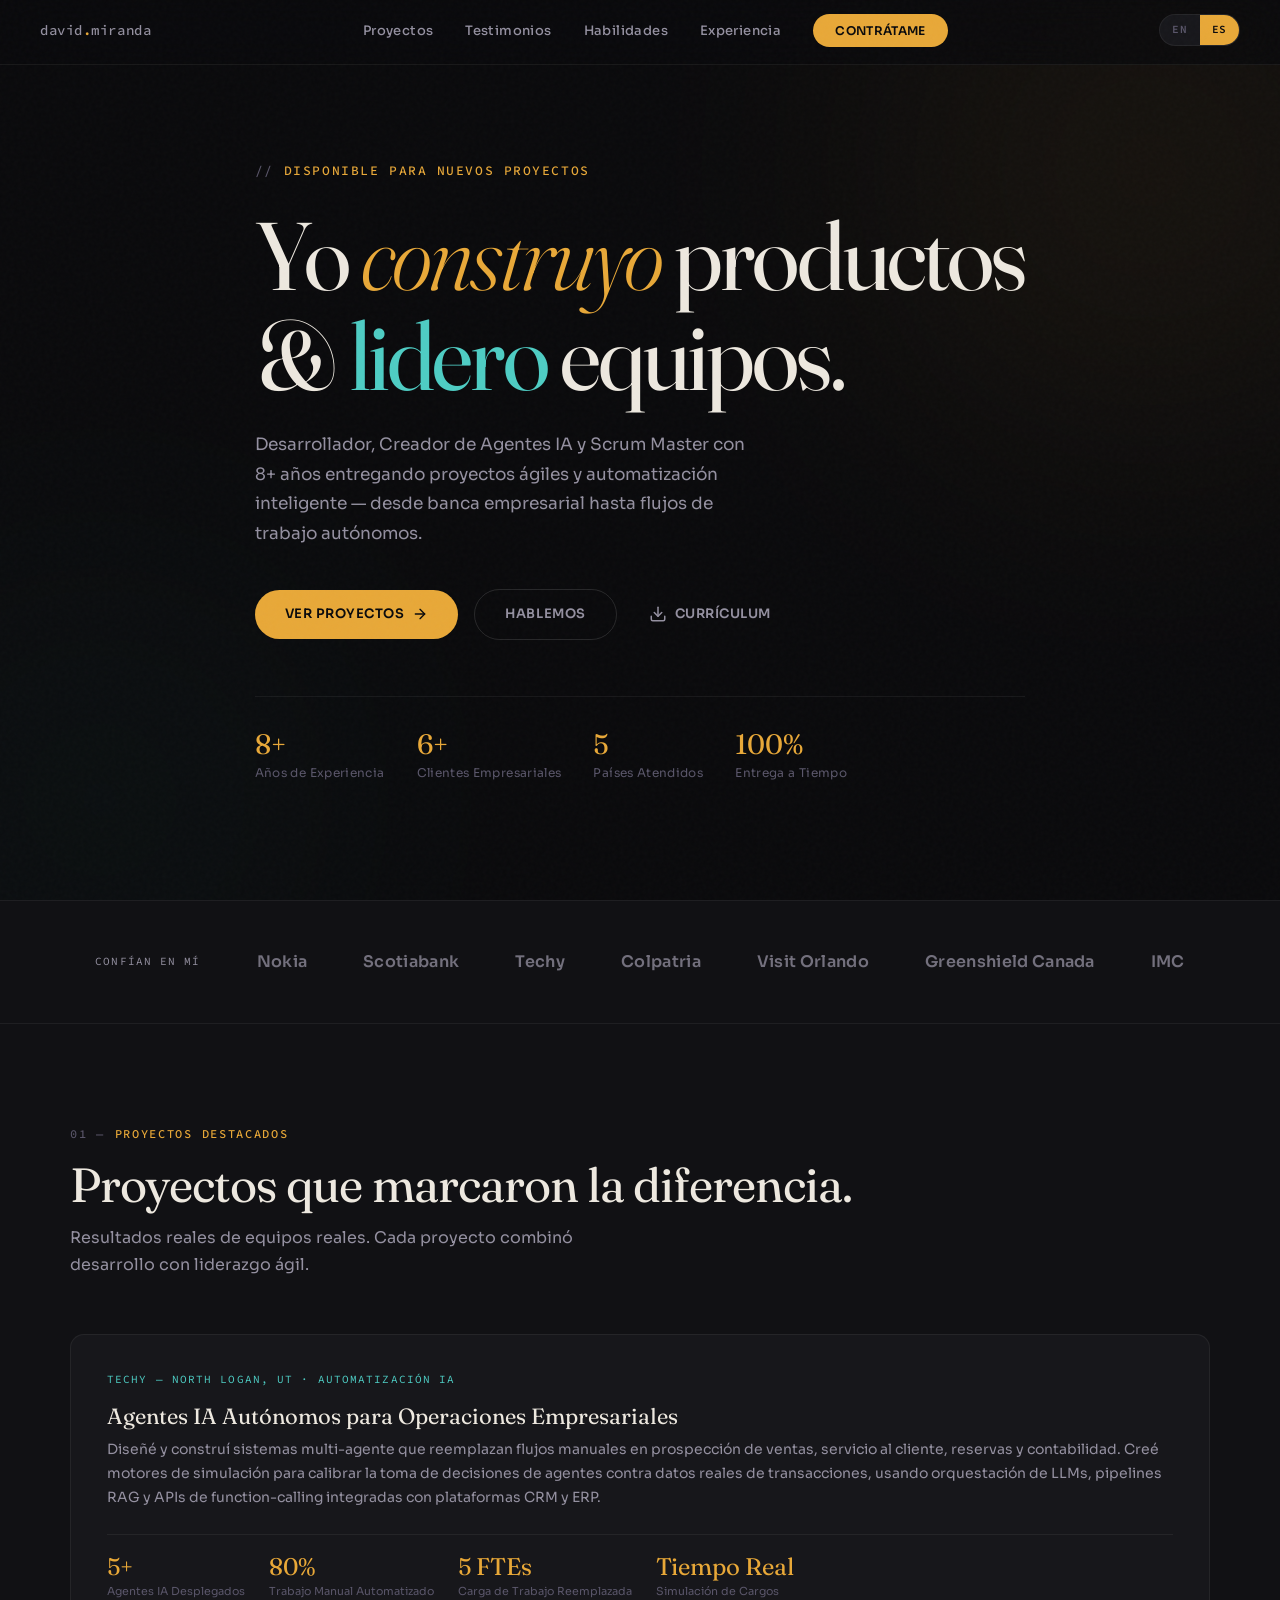
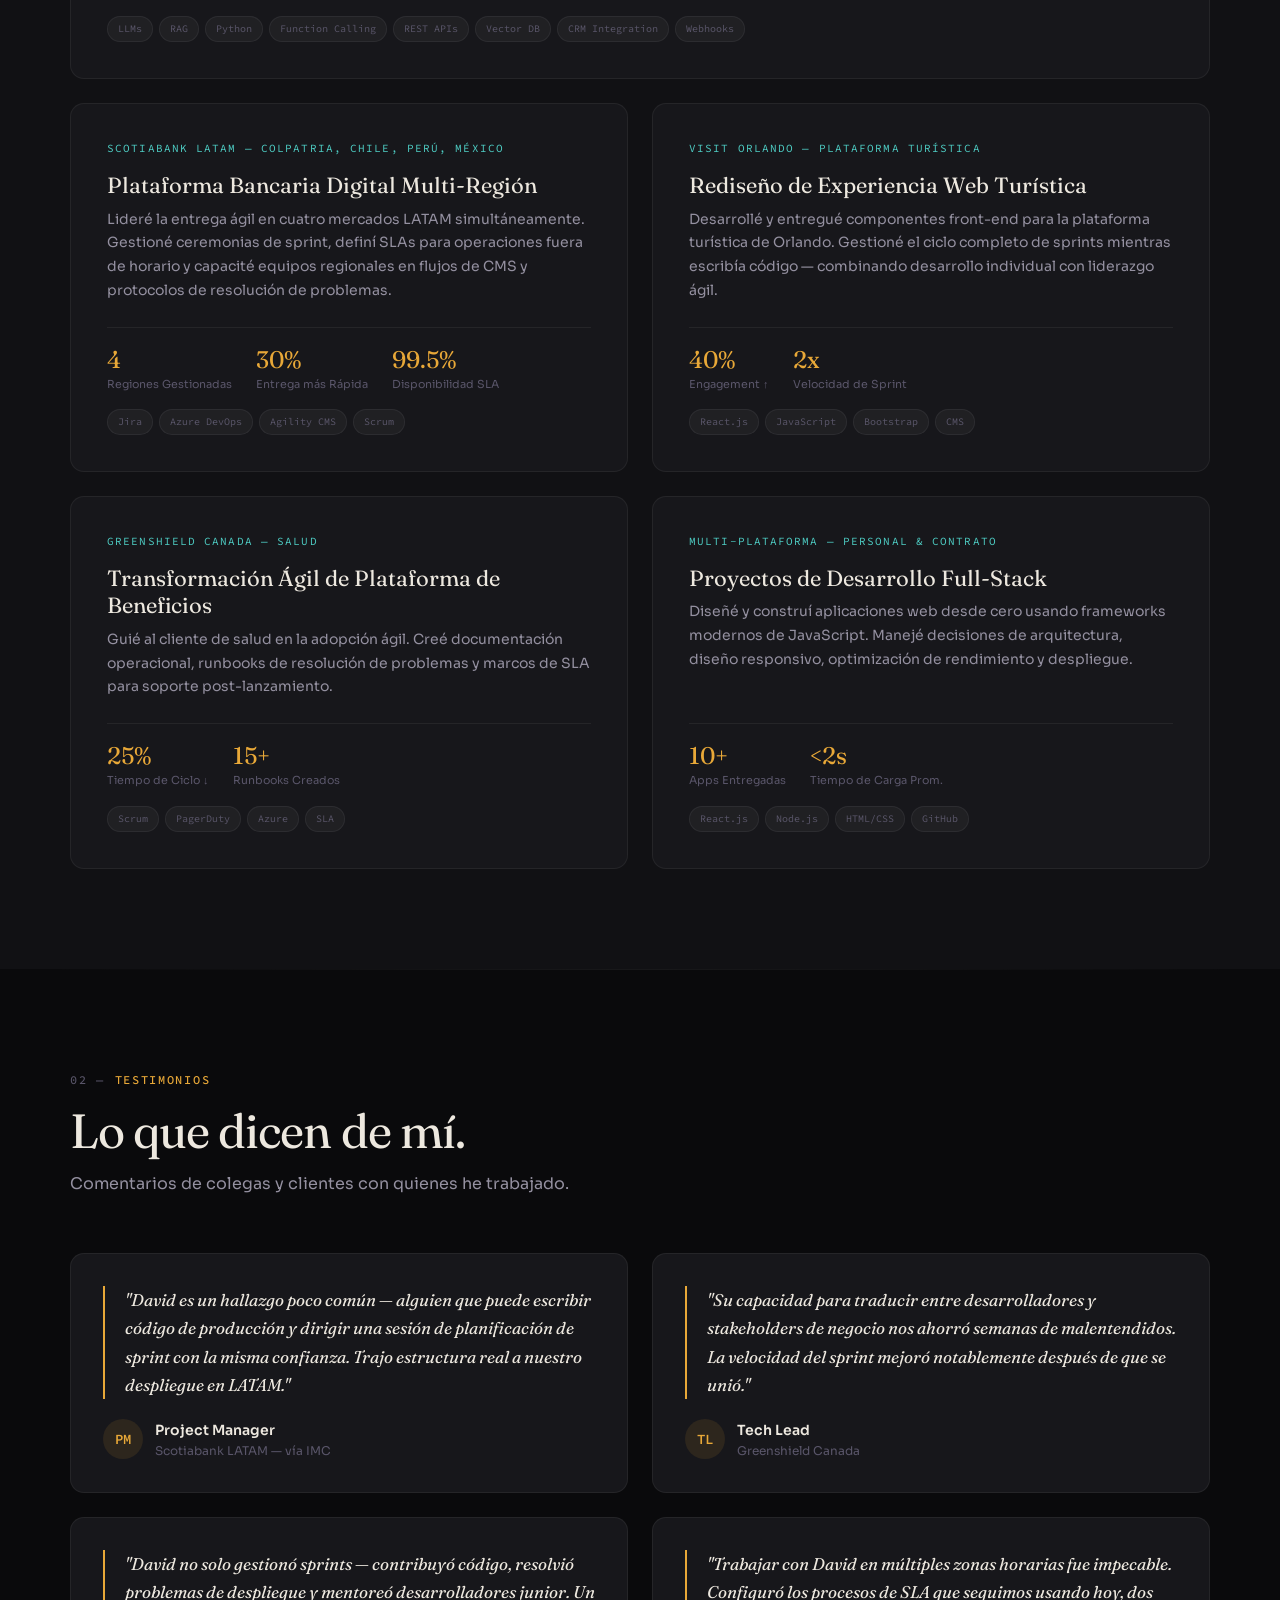
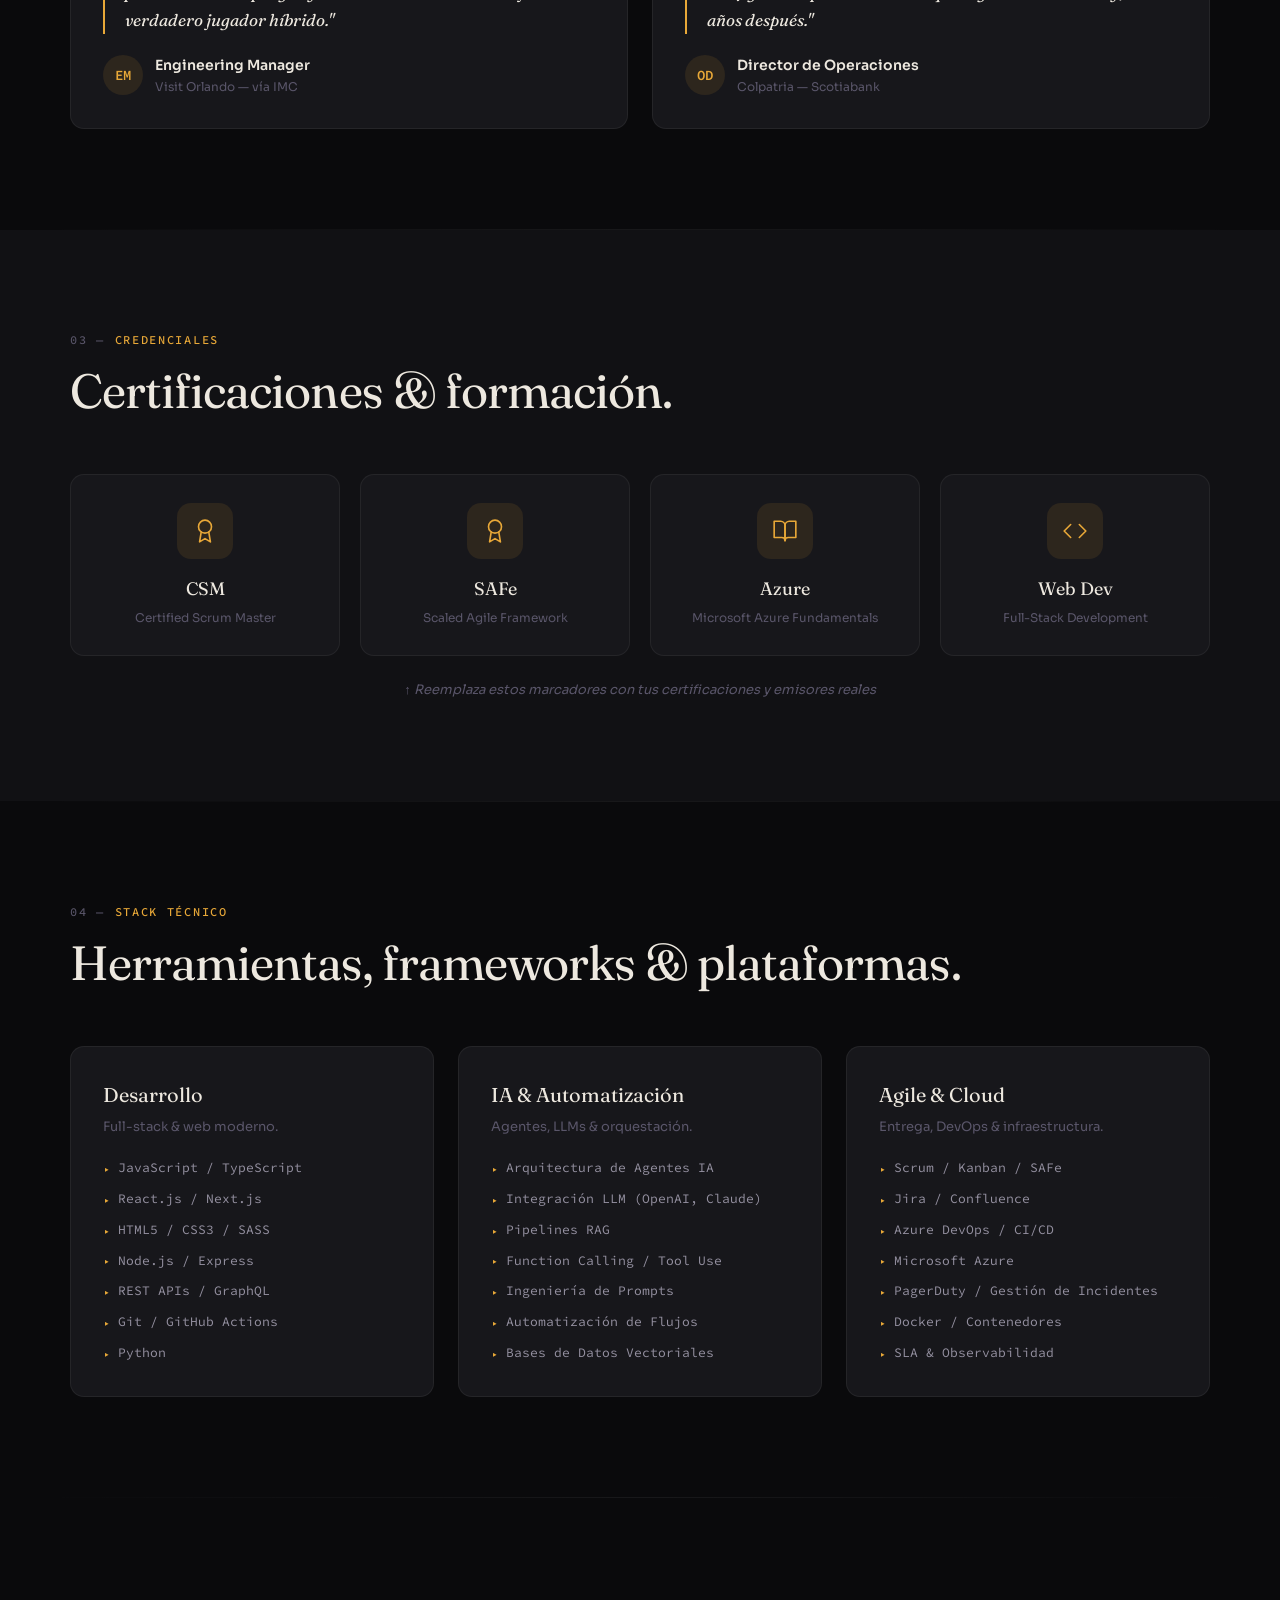
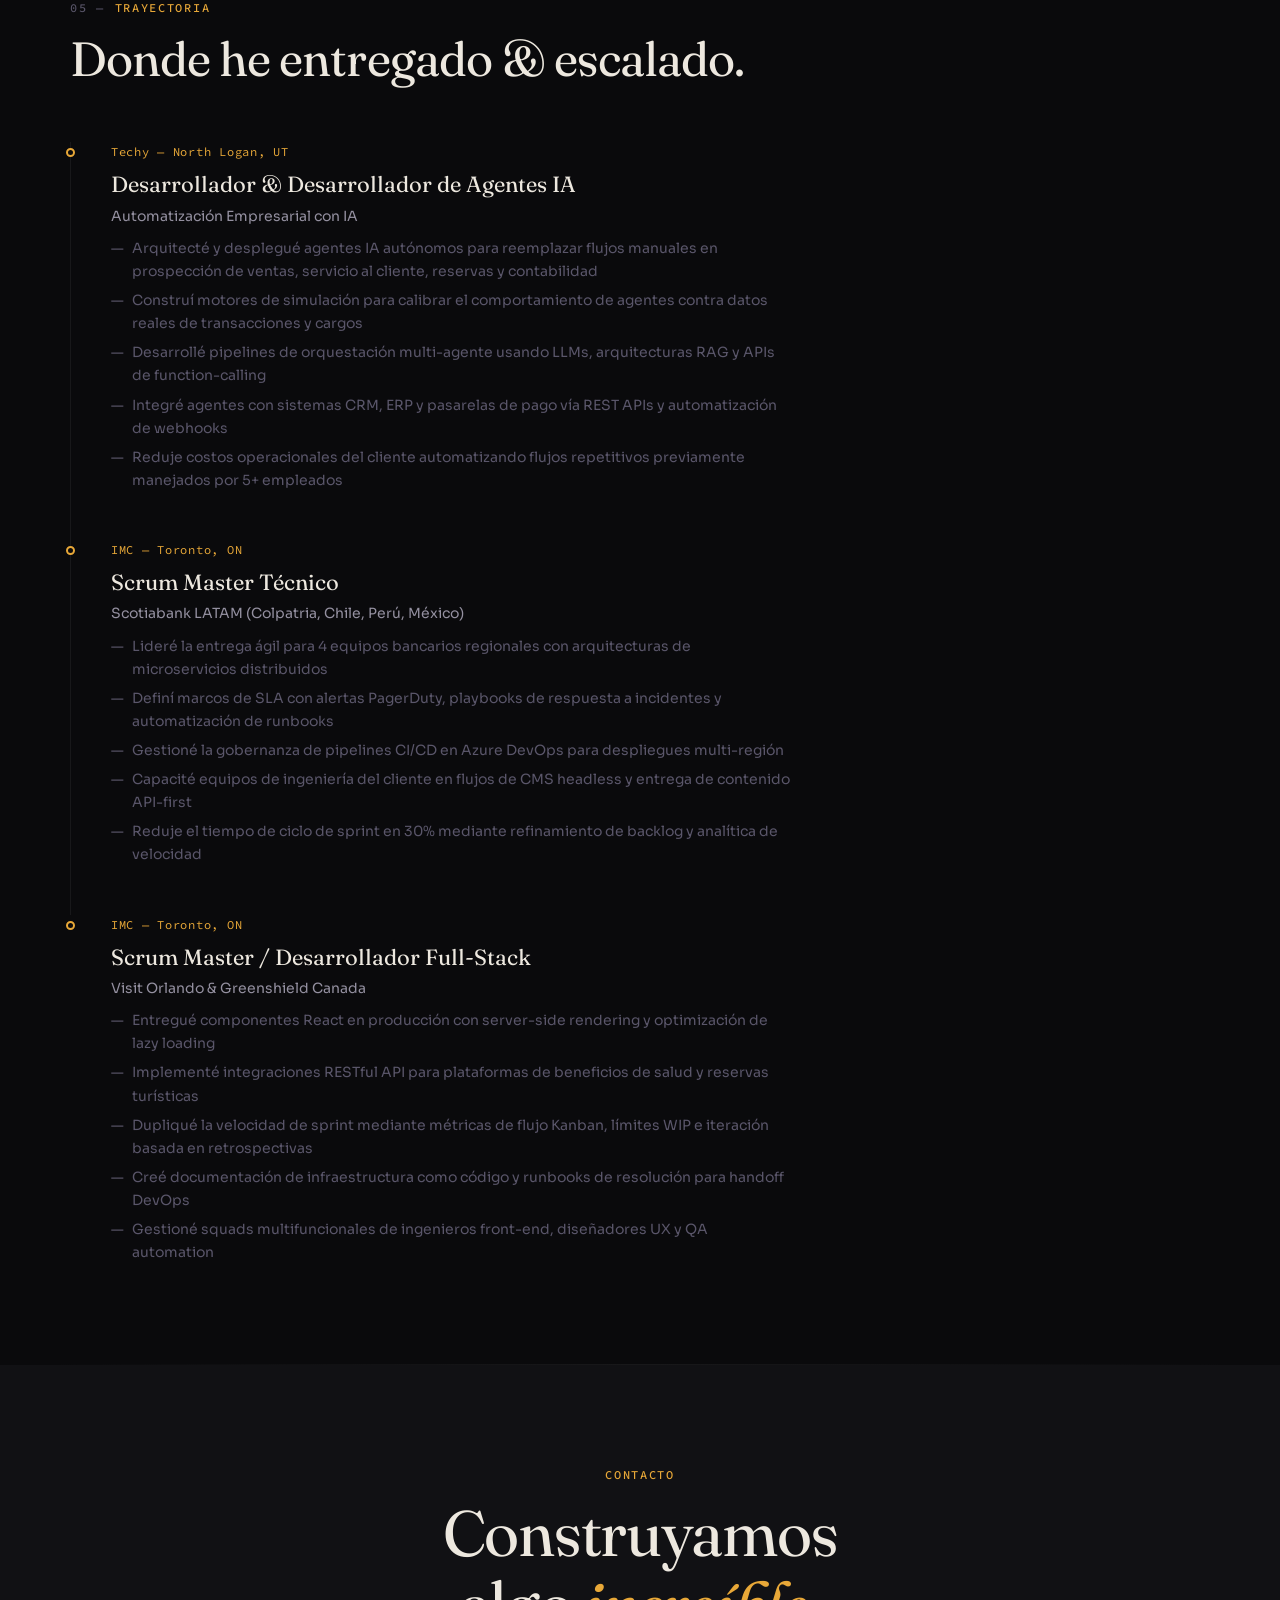
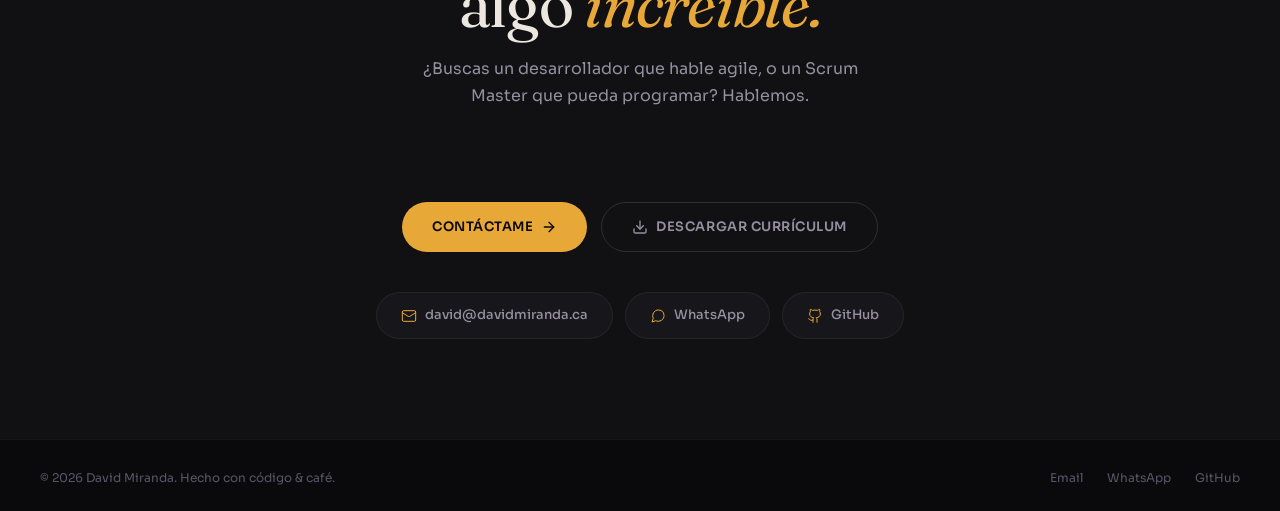
==== commit d92d0662: "design 2026 v1.0" ====
--- a/es.html
+++ b/es.html
@@ -795,13 +795,9 @@
                 <svg viewBox="0 0 24 24" fill="none" stroke="currentColor" stroke-width="1.5"><path d="M21 11.5a8.38 8.38 0 0 1-.9 3.8 8.5 8.5 0 0 1-7.6 4.7 8.38 8.38 0 0 1-3.8-.9L3 21l1.9-5.7a8.38 8.38 0 0 1-.9-3.8 8.5 8.5 0 0 1 4.7-7.6 8.38 8.38 0 0 1 3.8-.9h.5a8.48 8.48 0 0 1 8 8v.5z"/></svg>
                 WhatsApp
             </a>
-            <a href="https://github.com/davidmiranda3107" target="_blank" class="contact-chip">
+            <a href="https://github.com/mira8098" target="_blank" class="contact-chip">
                 <svg viewBox="0 0 24 24" fill="none" stroke="currentColor" stroke-width="1.5"><path d="M15 22v-4a4.8 4.8 0 0 0-1-3.5c3 0 6-2 6-5.5.08-1.25-.27-2.48-1-3.5.28-1.15.28-2.35 0-3.5 0 0-1 0-3 1.5-2.64-.5-5.36-.5-8 0C6 2 5 2 5 2c-.3 1.15-.3 2.35 0 3.5A5.403 5.403 0 0 0 4 9c0 3.5 3 5.5 6 5.5-.39.49-.68 1.05-.85 1.65-.17.6-.22 1.23-.15 1.85v4"/><path d="M9 18c-4.51 2-5-2-7-2"/></svg>
                 GitHub
-            </a>
-            <a href="https://linkedin.com/in/YOUR-LINKEDIN" target="_blank" class="contact-chip">
-                <svg viewBox="0 0 24 24" fill="none" stroke="currentColor" stroke-width="1.5"><path d="M16 8a6 6 0 0 1 6 6v7h-4v-7a2 2 0 0 0-2-2 2 2 0 0 0-2 2v7h-4v-7a6 6 0 0 1 6-6z"/><rect width="4" height="12" x="2" y="9"/><circle cx="4" cy="4" r="2"/></svg>
-                LinkedIn
             </a>
         </div>
     </div>
@@ -813,7 +809,7 @@
     <div class="footer-links">
         <a href="mailto:david@davidmiranda.ca">Email</a>
         <a href="https://wa.me/14355544530" target="_blank">WhatsApp</a>
-        <a href="https://github.com/davidmiranda3107" target="_blank">GitHub</a>
+        <a href="https://github.com/mira8098" target="_blank">GitHub</a>
     </div>
 </footer>
 
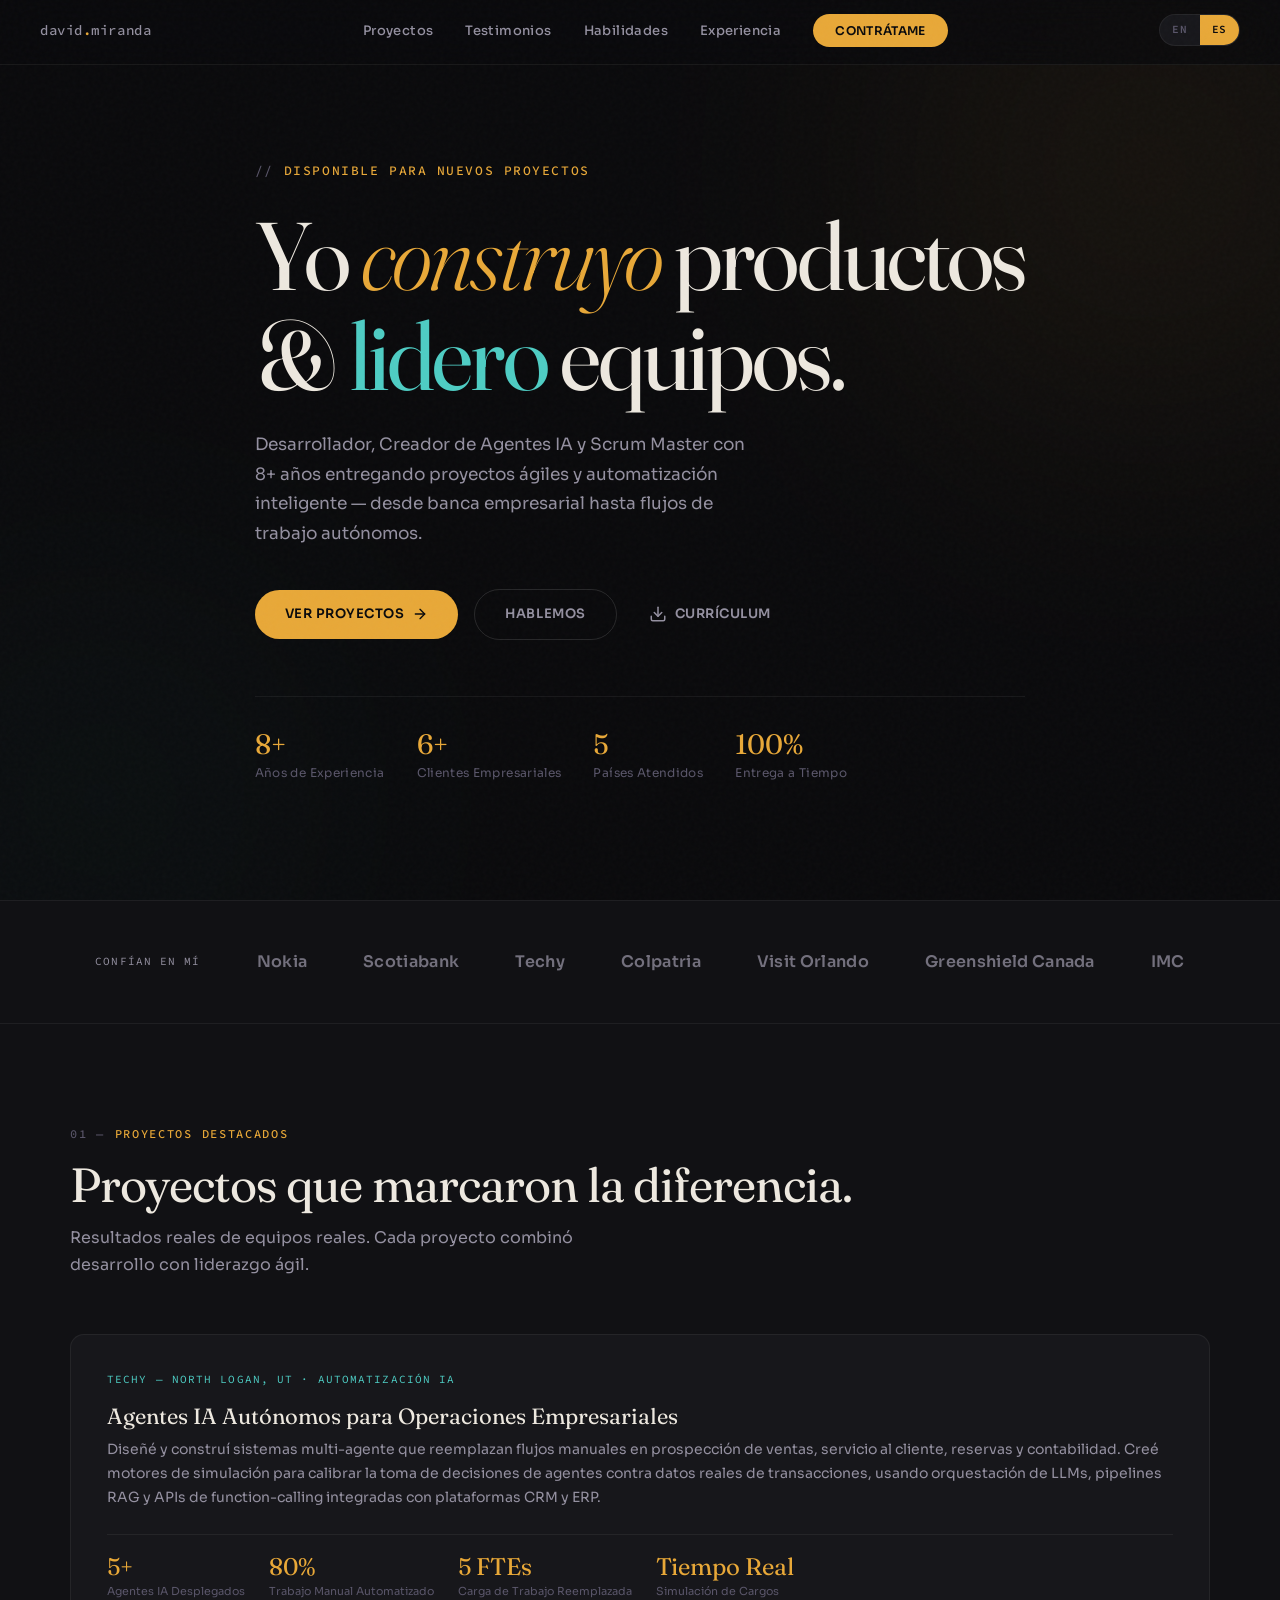
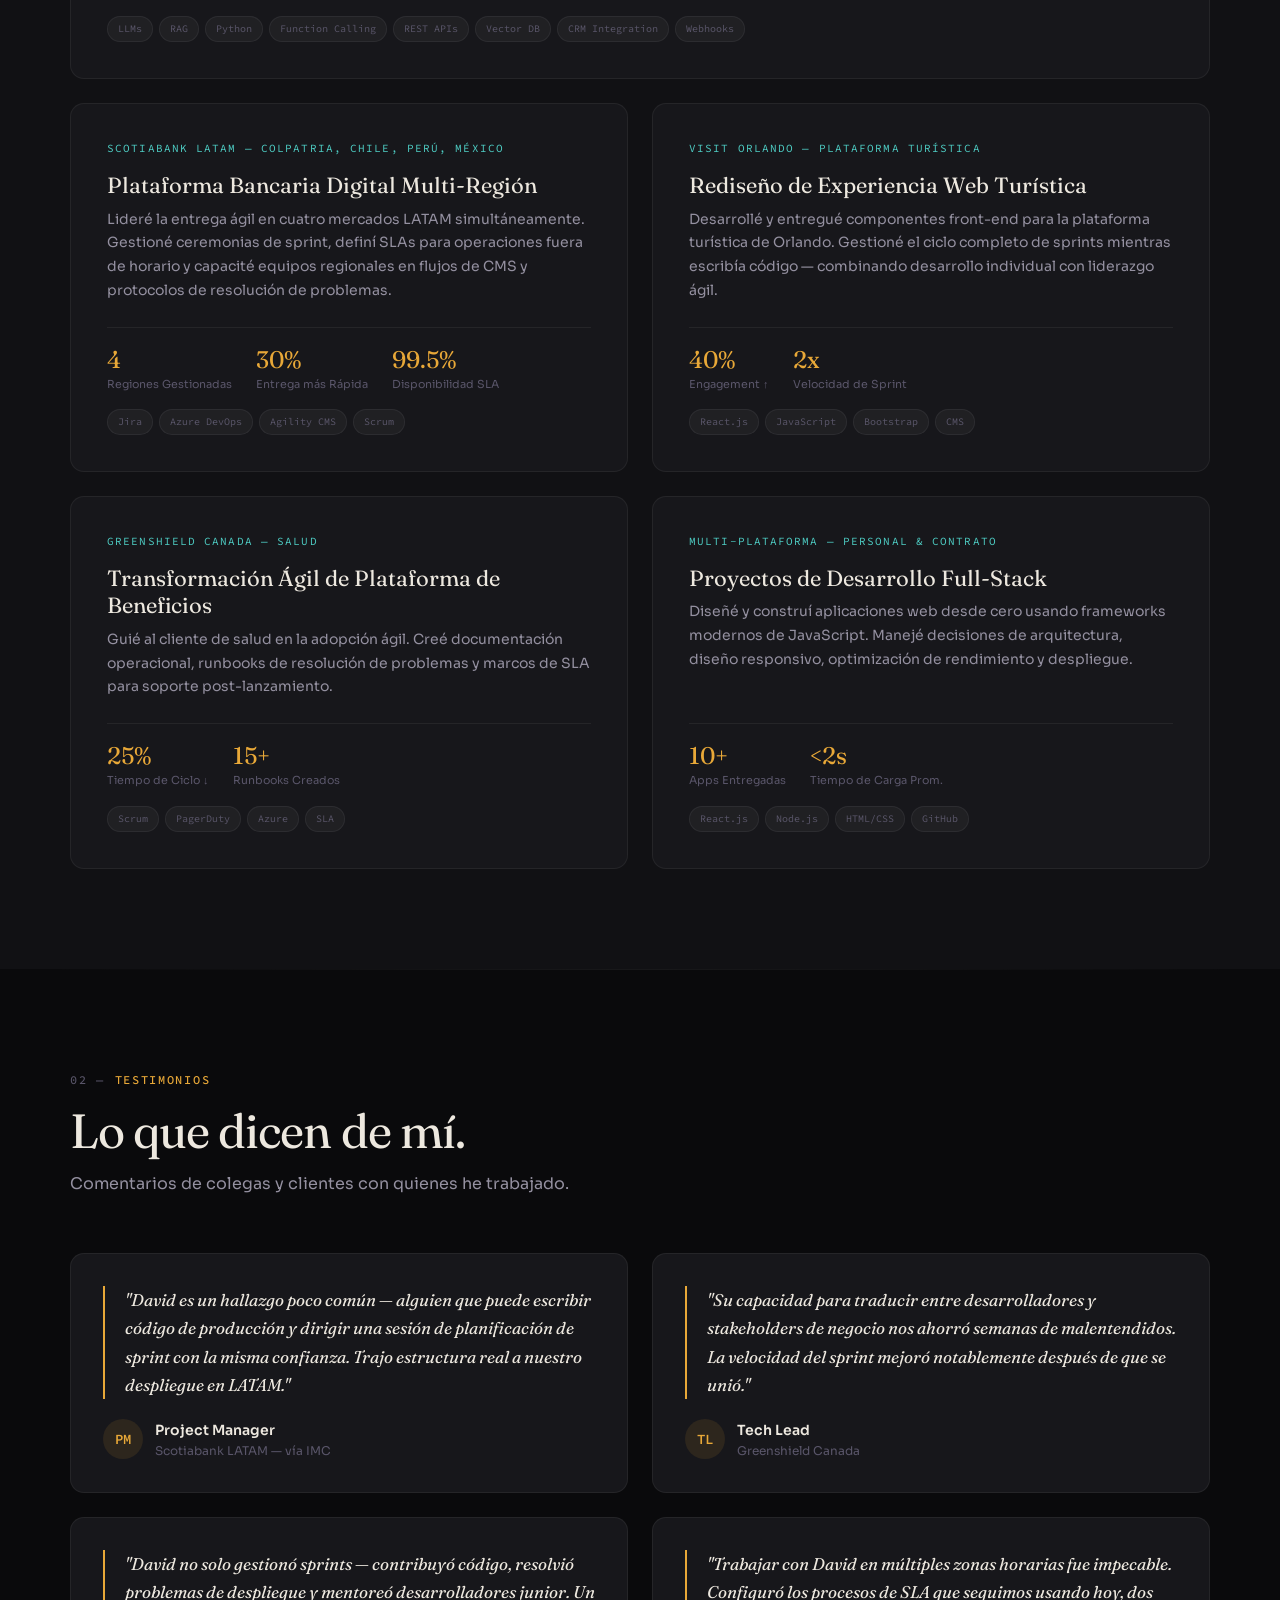
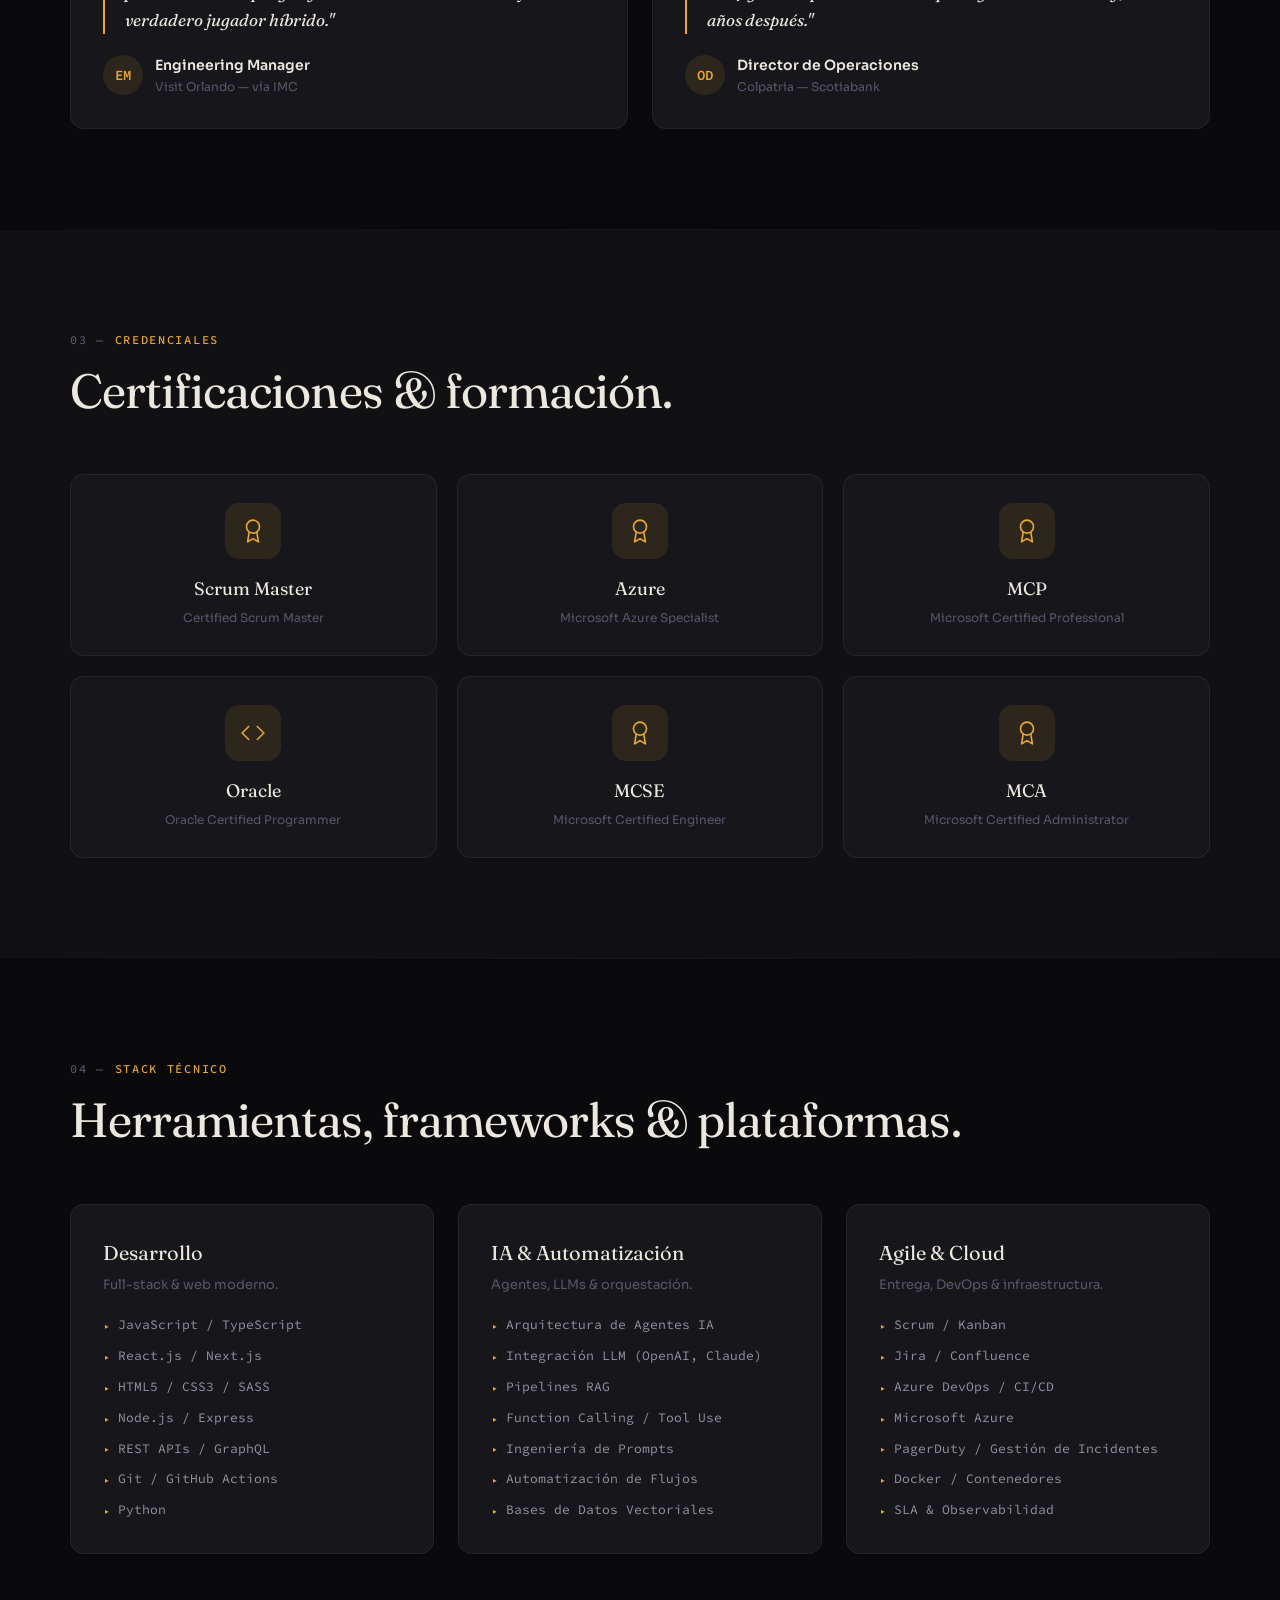
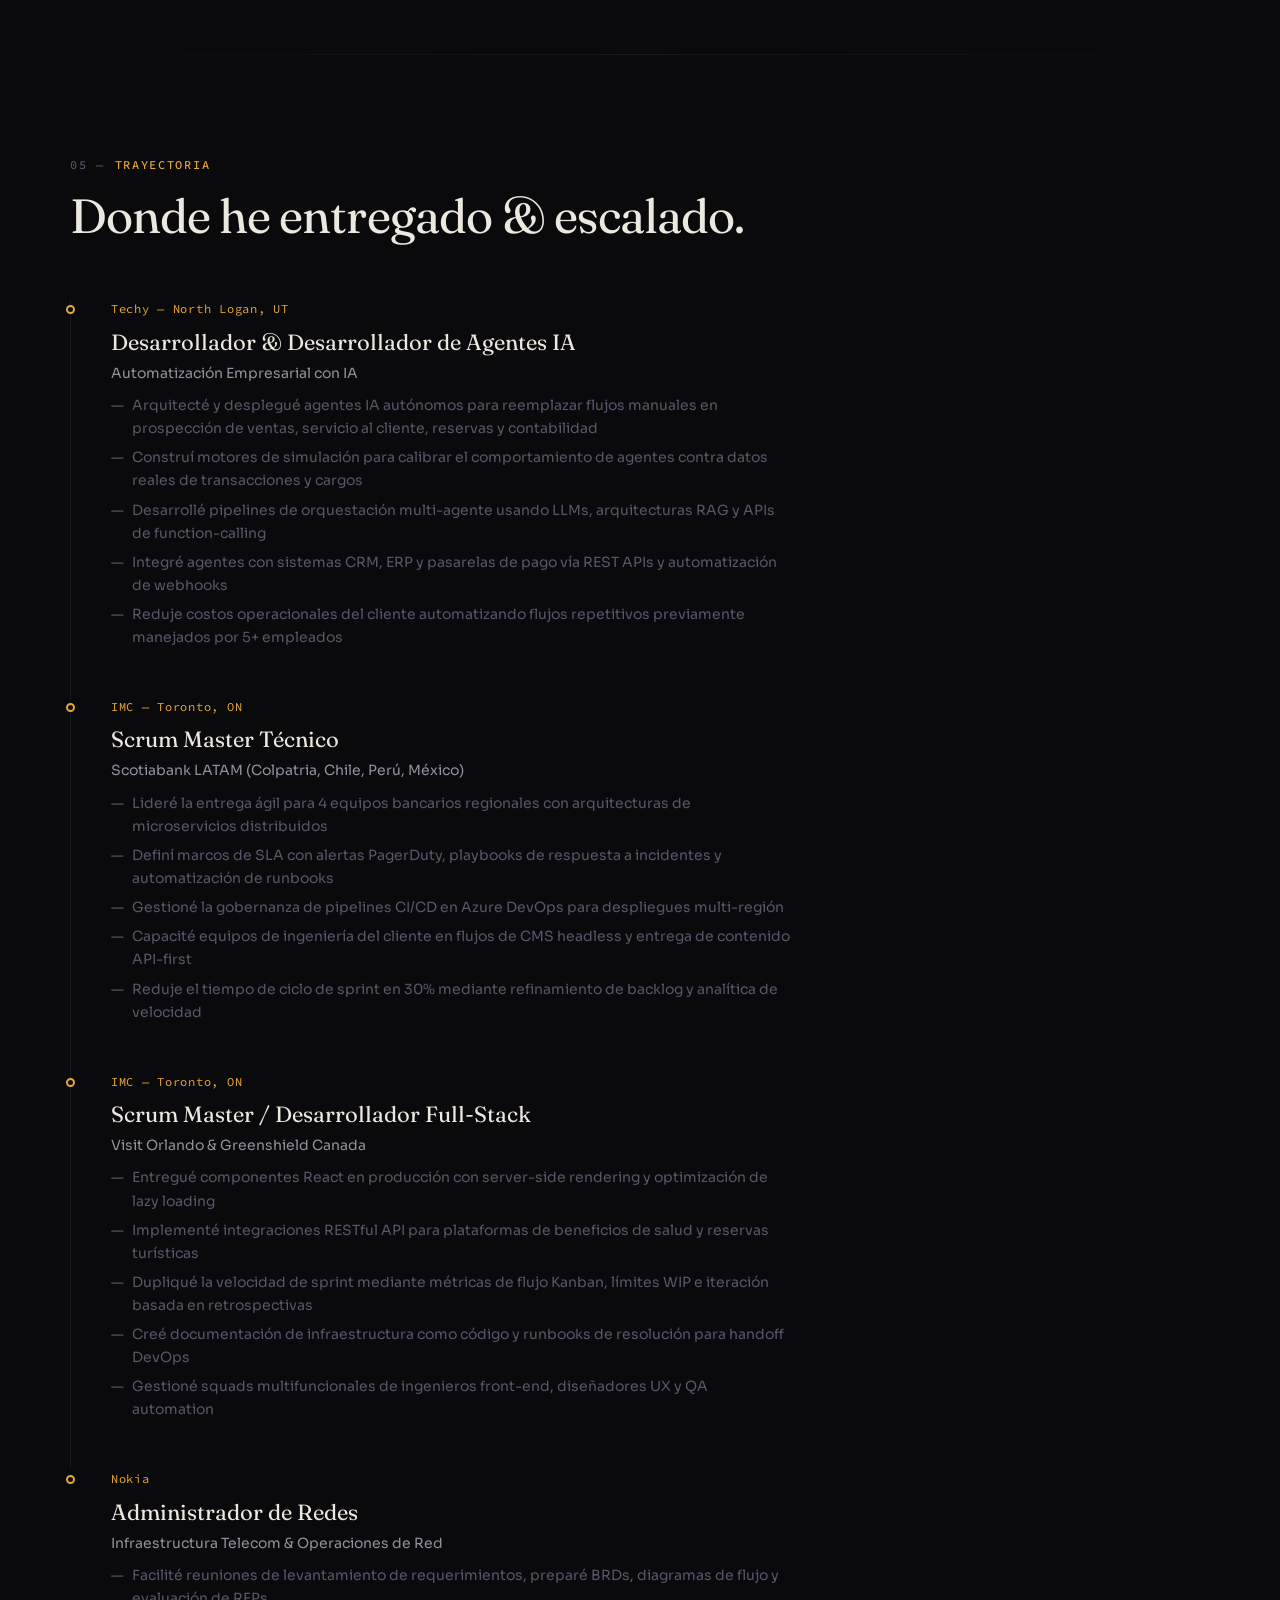
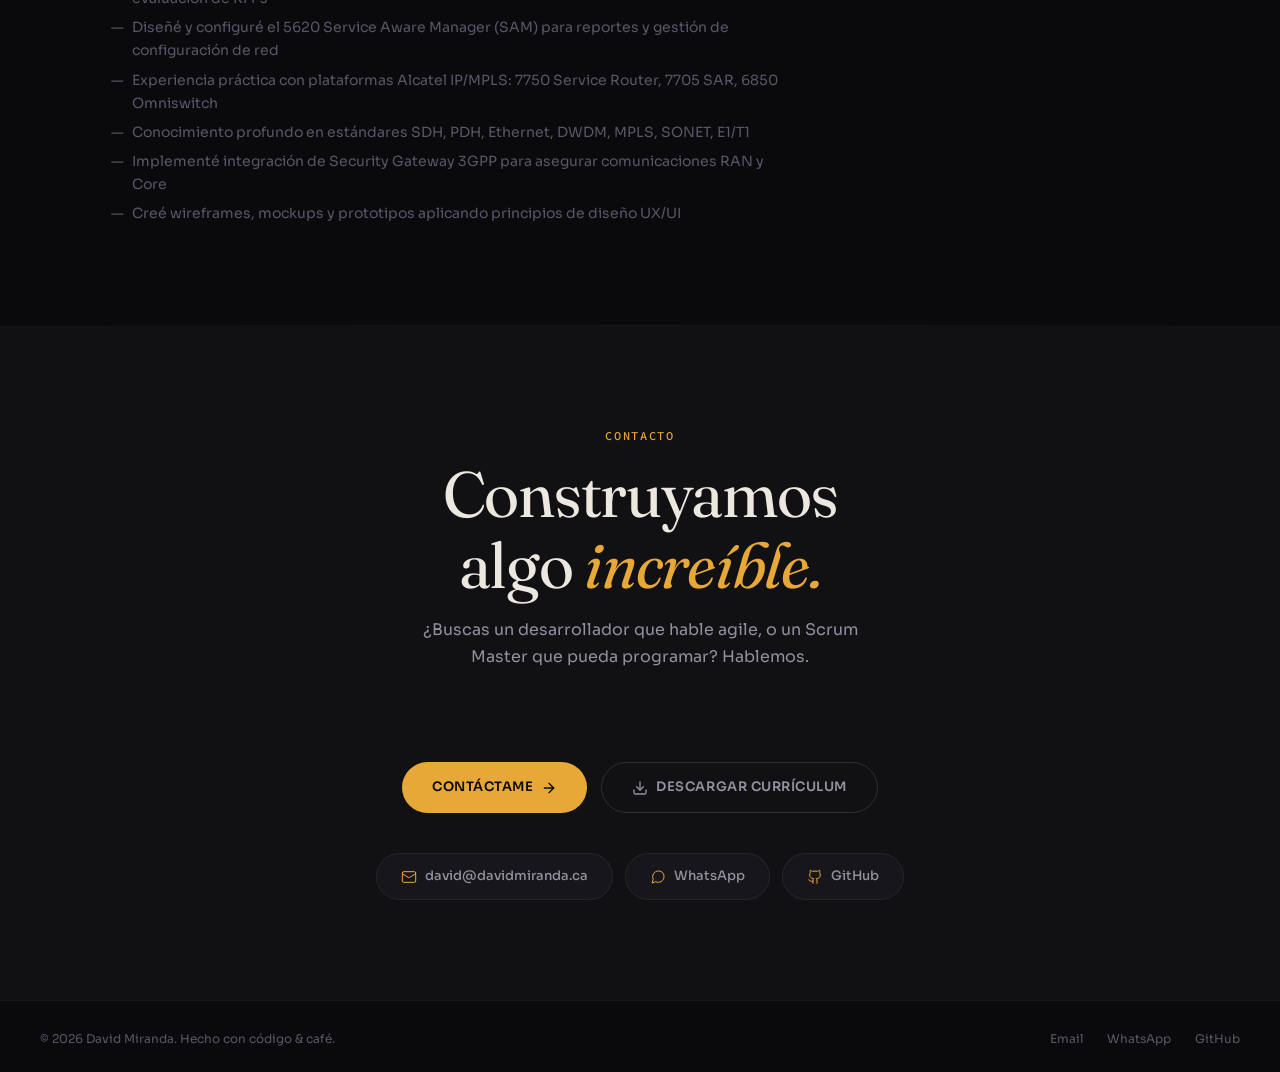
==== commit 4102a43e: "New changes to design 2026" ====
--- a/es.html
+++ b/es.html
@@ -268,7 +268,7 @@
 
         /* CERTIFICATIONS */
         .certs { background: var(--bg-surface); }
-        .certs-grid { display: grid; grid-template-columns: repeat(4, 1fr); gap: 20px; }
+        .certs-grid { display: grid; grid-template-columns: repeat(3, 1fr); gap: 20px; }
         .cert-card {
             background: var(--bg-card); border: 1px solid var(--border); border-radius: var(--radius);
             padding: 28px 24px; text-align: center; transition: all 0.4s var(--ease);
@@ -647,28 +647,35 @@
         <div class="certs-grid reveal">
             <div class="cert-card">
                 <div class="cert-icon"><svg viewBox="0 0 24 24" fill="none" stroke="currentColor" stroke-width="1.5" stroke-linecap="round" stroke-linejoin="round"><circle cx="12" cy="8" r="6"/><path d="M15.477 12.89 17 22l-5-3-5 3 1.523-9.11"/></svg></div>
-                <div class="cert-name">CSM</div>
+                <div class="cert-name">Scrum Master</div>
                 <div class="cert-org">Certified Scrum Master</div>
             </div>
             <div class="cert-card">
                 <div class="cert-icon"><svg viewBox="0 0 24 24" fill="none" stroke="currentColor" stroke-width="1.5" stroke-linecap="round" stroke-linejoin="round"><circle cx="12" cy="8" r="6"/><path d="M15.477 12.89 17 22l-5-3-5 3 1.523-9.11"/></svg></div>
-                <div class="cert-name">SAFe</div>
-                <div class="cert-org">Scaled Agile Framework</div>
+                <div class="cert-name">Azure</div>
+                <div class="cert-org">Microsoft Azure Specialist</div>
             </div>
             <div class="cert-card">
-                <div class="cert-icon"><svg viewBox="0 0 24 24" fill="none" stroke="currentColor" stroke-width="1.5" stroke-linecap="round" stroke-linejoin="round"><path d="M2 3h6a4 4 0 0 1 4 4v14a3 3 0 0 0-3-3H2z"/><path d="M22 3h-6a4 4 0 0 0-4 4v14a3 3 0 0 1 3-3h7z"/></svg></div>
-                <div class="cert-name">Azure</div>
-                <div class="cert-org">Microsoft Azure Fundamentals</div>
+                <div class="cert-icon"><svg viewBox="0 0 24 24" fill="none" stroke="currentColor" stroke-width="1.5" stroke-linecap="round" stroke-linejoin="round"><circle cx="12" cy="8" r="6"/><path d="M15.477 12.89 17 22l-5-3-5 3 1.523-9.11"/></svg></div>
+                <div class="cert-name">MCP</div>
+                <div class="cert-org">Microsoft Certified Professional</div>
             </div>
             <div class="cert-card">
                 <div class="cert-icon"><svg viewBox="0 0 24 24" fill="none" stroke="currentColor" stroke-width="1.5" stroke-linecap="round" stroke-linejoin="round"><polyline points="16 18 22 12 16 6"/><polyline points="8 6 2 12 8 18"/></svg></div>
-                <div class="cert-name">Web Dev</div>
-                <div class="cert-org">Full-Stack Development</div>
-            </div>
-        </div>
-        <p style="text-align:center;font-size:13px;color:var(--text-muted);margin-top:24px;font-style:italic;" class="reveal">
-            ↑ Reemplaza estos marcadores con tus certificaciones y emisores reales
-        </p>
+                <div class="cert-name">Oracle</div>
+                <div class="cert-org">Oracle Certified Programmer</div>
+            </div>
+            <div class="cert-card">
+                <div class="cert-icon"><svg viewBox="0 0 24 24" fill="none" stroke="currentColor" stroke-width="1.5" stroke-linecap="round" stroke-linejoin="round"><circle cx="12" cy="8" r="6"/><path d="M15.477 12.89 17 22l-5-3-5 3 1.523-9.11"/></svg></div>
+                <div class="cert-name">MCSE</div>
+                <div class="cert-org">Microsoft Certified Engineer</div>
+            </div>
+            <div class="cert-card">
+                <div class="cert-icon"><svg viewBox="0 0 24 24" fill="none" stroke="currentColor" stroke-width="1.5" stroke-linecap="round" stroke-linejoin="round"><circle cx="12" cy="8" r="6"/><path d="M15.477 12.89 17 22l-5-3-5 3 1.523-9.11"/></svg></div>
+                <div class="cert-name">MCA</div>
+                <div class="cert-org">Microsoft Certified Administrator</div>
+            </div>
+        </div>
     </div>
 </section>
 
@@ -706,7 +713,7 @@
                 <h3>Agile & Cloud</h3>
                 <p>Entrega, DevOps & infraestructura.</p>
                 <ul class="skill-list">
-                    <li>Scrum / Kanban / SAFe</li><li>Jira / Confluence</li>
+                    <li>Scrum / Kanban</li><li>Jira / Confluence</li>
                     <li>Azure DevOps / CI/CD</li><li>Microsoft Azure</li>
                     <li>PagerDuty / Gestión de Incidentes</li><li>Docker / Contenedores</li>
                     <li>SLA & Observabilidad</li>
@@ -762,6 +769,19 @@
                     <li>Gestioné squads multifuncionales de ingenieros front-end, diseñadores UX y QA automation</li>
                 </ul>
             </div>
+            <div class="exp-item">
+                <div class="exp-date">Nokia</div>
+                <div class="exp-role">Administrador de Redes</div>
+                <div class="exp-company">Infraestructura Telecom & Operaciones de Red</div>
+                <ul class="exp-bullets">
+                    <li>Facilité reuniones de levantamiento de requerimientos, preparé BRDs, diagramas de flujo y evaluación de RFPs</li>
+                    <li>Diseñé y configuré el 5620 Service Aware Manager (SAM) para reportes y gestión de configuración de red</li>
+                    <li>Experiencia práctica con plataformas Alcatel IP/MPLS: 7750 Service Router, 7705 SAR, 6850 Omniswitch</li>
+                    <li>Conocimiento profundo en estándares SDH, PDH, Ethernet, DWDM, MPLS, SONET, E1/T1</li>
+                    <li>Implementé integración de Security Gateway 3GPP para asegurar comunicaciones RAN y Core</li>
+                    <li>Creé wireframes, mockups y prototipos aplicando principios de diseño UX/UI</li>
+                </ul>
+            </div>
         </div>
     </div>
 </section>
@@ -791,7 +811,7 @@
                 <svg viewBox="0 0 24 24" fill="none" stroke="currentColor" stroke-width="1.5"><rect width="20" height="16" x="2" y="4" rx="2"/><path d="m22 7-8.97 5.7a1.94 1.94 0 0 1-2.06 0L2 7"/></svg>
                 david@davidmiranda.ca
             </a>
-            <a href="https://wa.me/14355544530/?text=I%20would%20like%20to%20get%20in%20touch" target="_blank" class="contact-chip">
+            <a href="https://wa.me/14355548775/?text=I%20would%20like%20to%20get%20in%20touch" target="_blank" class="contact-chip">
                 <svg viewBox="0 0 24 24" fill="none" stroke="currentColor" stroke-width="1.5"><path d="M21 11.5a8.38 8.38 0 0 1-.9 3.8 8.5 8.5 0 0 1-7.6 4.7 8.38 8.38 0 0 1-3.8-.9L3 21l1.9-5.7a8.38 8.38 0 0 1-.9-3.8 8.5 8.5 0 0 1 4.7-7.6 8.38 8.38 0 0 1 3.8-.9h.5a8.48 8.48 0 0 1 8 8v.5z"/></svg>
                 WhatsApp
             </a>
@@ -808,7 +828,7 @@
     <p>&copy; 2026 David Miranda. Hecho con código & café.</p>
     <div class="footer-links">
         <a href="mailto:david@davidmiranda.ca">Email</a>
-        <a href="https://wa.me/14355544530" target="_blank">WhatsApp</a>
+        <a href="https://wa.me/14355548775" target="_blank">WhatsApp</a>
         <a href="https://github.com/mira8098" target="_blank">GitHub</a>
     </div>
 </footer>
